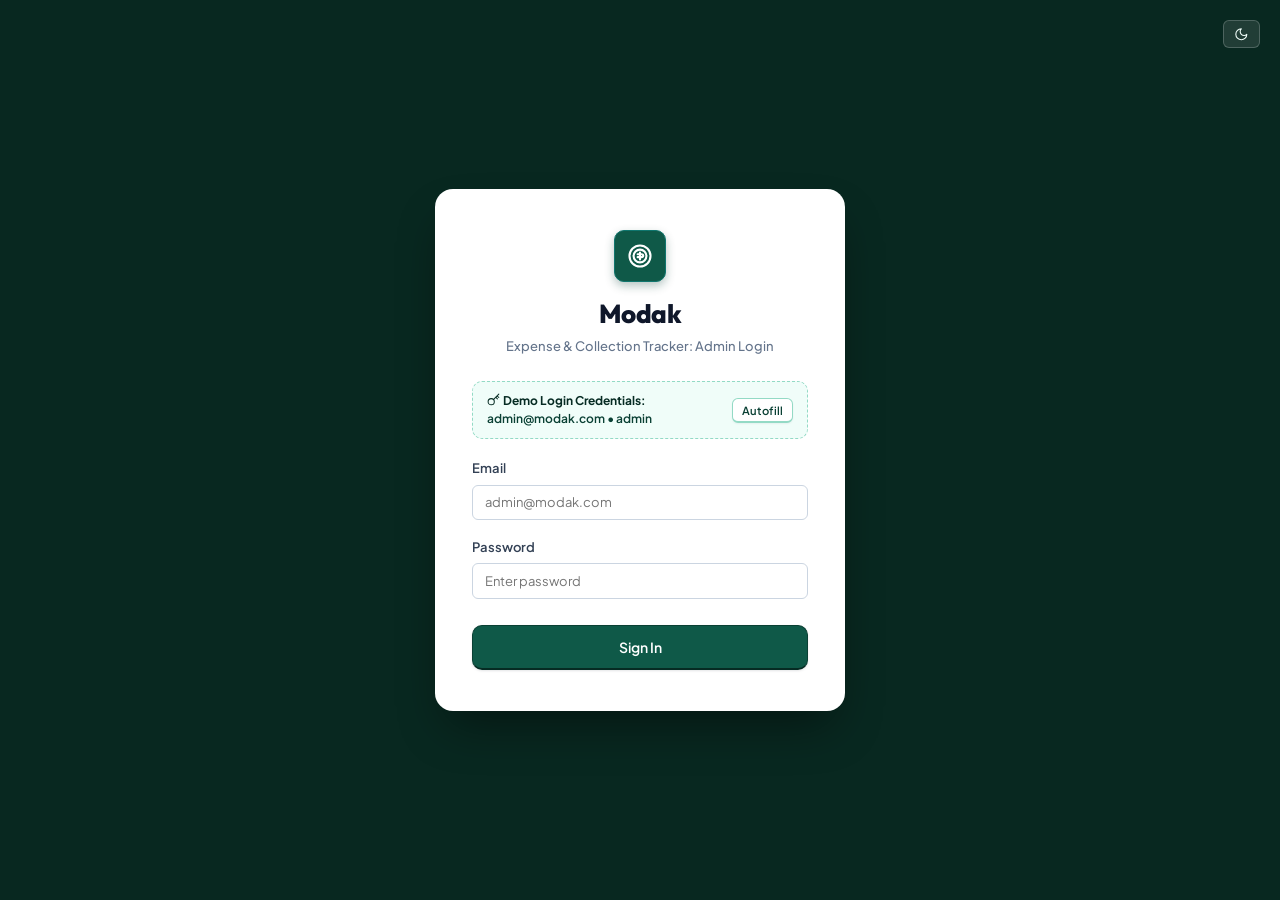
==== buildings/index.html @ 24d2025d "Add initial project files including robots.txt, serve.json, and index.html - Created robots.txt to d" ====
<!DOCTYPE html>
<html lang="en">
<head>
    <meta charset="UTF-8">
    <meta name="viewport" content="width=device-width, initial-scale=1.0">
    <title>Modak: Expense & Collection Tracker</title>
    <meta name="description" content="Track donations, individual contributions, expenses, and daily event timetables with Modak.">
    <meta name="robots" content="noindex, nofollow">
    <link rel="icon" href="data:image/svg+xml,<svg xmlns='http://www.w3.org/2000/svg' viewBox='0 0 24 24' fill='none' stroke='%230f5948' stroke-width='1.8' stroke-linecap='round' stroke-linejoin='round'><circle cx='12' cy='12' r='9'/><circle cx='12' cy='12' r='5.5'/><path d='M12 9v6M10 10.5h3.5a1.25 1.25 0 0 1 0 2.5H10'/></svg>">
    <script>
        // Ensure root-relative asset resolution on sub-routes and deep links
        if (window.location.protocol !== 'file:') {
            const base = document.createElement('base');
            base.href = '/';
            document.head.appendChild(base);
        }
        // FOUC Prevention: apply saved theme immediately
        try {
            const saved = localStorage.getItem('modak_theme');
            const isDark = saved ? saved === 'dark' : (window.matchMedia && window.matchMedia('(prefers-color-scheme: dark)').matches);
            document.documentElement.setAttribute('data-theme', isDark ? 'dark' : 'light');
        } catch (e) {}
    </script>
    <link rel="stylesheet" href="/css/styles.css">
</head>
<body>

    <!-- LOGIN SCREEN -->
    <div id="login-screen" class="login-screen">
        <button type="button" class="btn-theme-toggle login-theme-toggle" id="btn-theme-toggle-login" title="Toggle theme" aria-label="Toggle theme"></button>
        <div class="login-card">
            <div class="login-logo">
                <div class="logo-icon"><span class="ui-icon ui-icon-brand" aria-hidden="true"><svg viewBox="0 0 24 24" fill="none" stroke="currentColor" stroke-width="1.8" stroke-linecap="round" stroke-linejoin="round"><circle cx="12" cy="12" r="9"/><circle cx="12" cy="12" r="5.5"/><path d="M12 9v6M10 10.5h3.5a1.25 1.25 0 0 1 0 2.5H10"/></svg></span></div>
                <h1>Modak</h1>
                <p>Expense & Collection Tracker: Admin Login</p>
            </div>
            <div class="demo-creds-banner" style="background: var(--primary-50); border: 1.5px dashed var(--primary-300); border-radius: var(--radius-md); padding: 0.65rem 0.875rem; margin-bottom: 1.25rem; font-size: 0.75rem; color: var(--primary-900); display: flex; justify-content: space-between; align-items: center;">
                <div>
                    <div><span class="ui-icon" aria-hidden="true"><svg viewBox="0 0 24 24" fill="none" stroke="currentColor" stroke-width="1.8" stroke-linecap="round" stroke-linejoin="round"><circle cx="7.5" cy="15.5" r="5.5"/><path d="m21 2-9.6 9.6M15.5 7.5l3 3M18 5l3 3"/></svg></span> <strong>Demo Login Credentials:</strong></div>
                    <span style="font-size: 0.75rem; color: var(--primary-800); font-weight: 600;">admin@modak.com &bull; admin</span>
                </div>
                <button type="button" id="btn-autofill-demo" class="btn btn-secondary btn-sm" style="padding: 0.25rem 0.6rem; font-size: 0.7rem; background: white; border-color: var(--primary-300); color: var(--primary-800);">Autofill</button>
            </div>
            <form id="login-form" class="login-form">
                <div id="login-error" class="login-error"></div>
                <div class="form-group">
                    <label for="login-email">Email</label>
                    <input type="email" id="login-email" placeholder="admin@modak.com" required autocomplete="email">
                </div>
                <div class="form-group">
                    <label for="login-password">Password</label>
                    <input type="password" id="login-password" placeholder="Enter password" required autocomplete="current-password">
                </div>
                <button type="submit" id="login-btn" class="btn-login">Sign In</button>
            </form>
        </div>
    </div>

    <!-- PUBLIC PORTAL SCREEN (Strict Read-Only for Residents) -->
    <div id="public-portal-screen" class="public-portal-screen hidden">
        <!-- Dynamically rendered by js/public-portal.js -->
    </div>

    <!-- MAIN APP LAYOUT -->
    <div id="app-layout" class="app-layout hidden">
        <div id="sidebar-overlay" class="sidebar-overlay"></div>

        <!-- Sidebar -->
        <aside id="sidebar" class="sidebar">
            <div class="sidebar-header">
                <div class="logo-icon"><span class="ui-icon ui-icon-brand" aria-hidden="true"><svg viewBox="0 0 24 24" fill="none" stroke="currentColor" stroke-width="1.8" stroke-linecap="round" stroke-linejoin="round"><circle cx="12" cy="12" r="9"/><circle cx="12" cy="12" r="5.5"/><path d="M12 9v6M10 10.5h3.5a1.25 1.25 0 0 1 0 2.5H10"/></svg></span></div>
                <div class="logo-text">
                    Modak
                    <span>Expense Tracker</span>
                </div>
            </div>

            <nav class="sidebar-nav">
                <div class="nav-section-label">Main</div>
                <a class="nav-item active" href="/dashboard" title="Dashboard">
                    <span class="nav-icon"><span class="ui-icon" aria-hidden="true"><svg viewBox="0 0 24 24" fill="none" stroke="currentColor" stroke-width="1.8" stroke-linecap="round" stroke-linejoin="round"><rect width="18" height="18" x="3" y="3" rx="2.5"/><path d="M8 17v-4M12 17v-7M16 17v-3"/></svg></span></span>
                    <span class="nav-text">Dashboard</span>
                </a>

                <a class="nav-item" href="/buildings" title="Buildings">
                    <span class="nav-icon"><span class="ui-icon" aria-hidden="true"><svg viewBox="0 0 24 24" fill="none" stroke="currentColor" stroke-width="1.8" stroke-linecap="round" stroke-linejoin="round"><path d="M4 21V5a2 2 0 0 1 2-2h12a2 2 0 0 1 2 2v16M4 21h16M9 7h1M14 7h1M9 11h1M14 11h1M9 15h1M14 15h1M11 21v-3h2v3"/></svg></span></span>
                    <span class="nav-text">Buildings</span>
                    <span class="nav-badge">9</span>
                </a>

                <div class="nav-section-label">Modules</div>
                <a class="nav-item" href="/individuals" title="Individuals">
                    <span class="nav-icon"><span class="ui-icon" aria-hidden="true"><svg viewBox="0 0 24 24" fill="none" stroke="currentColor" stroke-width="1.8" stroke-linecap="round" stroke-linejoin="round"><path d="M19 21v-2a4 4 0 0 0-4-4H9a4 4 0 0 0-4 4v2"/><circle cx="12" cy="7" r="4"/></svg></span></span>
                    <span class="nav-text">Individuals</span>
                </a>
                <a class="nav-item" href="/expenses" title="Expenses">
                    <span class="nav-icon"><span class="ui-icon" aria-hidden="true"><svg viewBox="0 0 24 24" fill="none" stroke="currentColor" stroke-width="1.8" stroke-linecap="round" stroke-linejoin="round"><path d="M4 2v20l2-1 2 1 2-1 2 1 2-1 2 1 2-1 2 1V2l-2 1-2-1-2 1-2-1-2 1-2-1-2 1Z"/><path d="M8 7h8M8 11h8M8 15h5"/></svg></span></span>
                    <span class="nav-text">Expenses</span>
                </a>
                <a class="nav-item" href="/timetable" title="Daily Timetable">
                    <span class="nav-icon"><span class="ui-icon" aria-hidden="true"><svg viewBox="0 0 24 24" fill="none" stroke="currentColor" stroke-width="1.8" stroke-linecap="round" stroke-linejoin="round"><rect width="18" height="18" x="3" y="4" rx="2"/><path d="M16 2v4M8 2v4M3 10h18M8 14h.01M12 14h.01M16 14h.01M8 17.5h.01M12 17.5h.01M16 17.5h.01"/></svg></span></span>
                    <span class="nav-text">Daily Timetable</span>
                </a>
            </nav>

            <div class="sidebar-footer">
                <button class="nav-item btn-logout" id="btn-logout" title="Sign Out">
                    <span class="nav-icon"><span class="ui-icon" aria-hidden="true"><svg viewBox="0 0 24 24" fill="none" stroke="currentColor" stroke-width="1.8" stroke-linecap="round" stroke-linejoin="round"><path d="M9 21H5a2 2 0 0 1-2-2V5a2 2 0 0 1 2-2h4M16 17l5-5-5-5M21 12H9"/></svg></span></span>
                    <span class="nav-text">Sign Out</span>
                </button>
            </div>
        </aside>

        <!-- Top Bar -->
        <header class="topbar">
            <div class="topbar-left">
                <button id="mobile-menu-btn" class="mobile-menu-btn" aria-label="Toggle menu"><span class="ui-icon" aria-hidden="true"><svg viewBox="0 0 24 24" fill="none" stroke="currentColor" stroke-width="2" stroke-linecap="round"><path d="M4 6h16M4 12h16M4 18h16"/></svg></span></button>
                <div class="year-selector">
                    <label for="year-select">Year</label>
                    <select id="year-select">
                        <option value="2026" selected>2026</option>
                    </select>
                    <button class="add-year-btn" id="add-year-btn" title="Add a new year">+ Year</button>
                </div>
            </div>

            <div class="topbar-center">
                <div class="search-wrapper">
                    <span class="search-icon"><span class="ui-icon" aria-hidden="true"><svg viewBox="0 0 24 24" fill="none" stroke="currentColor" stroke-width="1.8" stroke-linecap="round" stroke-linejoin="round"><circle cx="11" cy="11" r="7"/><path d="m21 21-4.35-4.35"/></svg></span></span>
                    <input type="text" id="global-search" class="search-input" placeholder="Search owners, buildings...">
                    <div id="search-results" class="search-results"></div>
                </div>
            </div>

            <div class="topbar-right">
                <button class="btn btn-secondary btn-sm" id="btn-theme-toggle-topbar" title="Toggle theme" aria-label="Toggle theme"></button>
                <button class="btn btn-secondary btn-sm" id="btn-qr-flyer" title="Generate printable society QR flyer"><span class="ui-icon" aria-hidden="true"><svg viewBox="0 0 24 24" fill="none" stroke="currentColor" stroke-width="1.8" stroke-linecap="round" stroke-linejoin="round"><rect width="6" height="6" x="3" y="3" rx="1"/><rect width="6" height="6" x="15" y="3" rx="1"/><rect width="6" height="6" x="3" y="15" rx="1"/><path d="M15 15h2v2h-2zM19 19h2v2h-2zM15 19h2v2h-2zM19 15h2v2h-2z"/></svg></span> QR Flyer</button>
                <button class="btn btn-secondary btn-sm" id="btn-import"><span class="ui-icon" aria-hidden="true"><svg viewBox="0 0 24 24" fill="none" stroke="currentColor" stroke-width="1.8" stroke-linecap="round" stroke-linejoin="round"><path d="M21 15v4a2 2 0 0 1-2 2H5a2 2 0 0 1-2-2v-4M7 10l5 5 5-5M12 15V3"/></svg></span> Import</button>
                <button class="btn btn-secondary btn-sm" id="btn-export"><span class="ui-icon" aria-hidden="true"><svg viewBox="0 0 24 24" fill="none" stroke="currentColor" stroke-width="1.8" stroke-linecap="round" stroke-linejoin="round"><path d="M21 15v4a2 2 0 0 1-2 2H5a2 2 0 0 1-2-2v-4M17 8l-5-5-5 5M12 3v12"/></svg></span> Export</button>
            </div>
        </header>

        <!-- Main Content -->
        <main id="main-content" class="main-content">
            <div class="loading-spinner"><div class="spinner-ring"></div></div>
        </main>
    </div>

    <!-- EDIT FLAT MODAL -->
    <div id="edit-modal-overlay" class="modal-overlay">
        <div class="modal">
            <div class="modal-header">
                <h2 id="edit-modal-title">Edit Flat</h2>
                <button class="modal-close" id="edit-modal-close"><span class="ui-icon" aria-hidden="true"><svg viewBox="0 0 24 24" fill="none" stroke="currentColor" stroke-width="2" stroke-linecap="round" stroke-linejoin="round"><path d="M18 6 6 18M6 6l12 12"/></svg></span></button>
            </div>
            <div class="modal-body">
                <div class="form-group">
                    <label for="edit-owner-name">Owner Name</label>
                    <input type="text" id="edit-owner-name" placeholder="Enter owner's name">
                </div>
                <div class="form-group">
                    <label>Donation Given</label>
                    <div class="radio-group">
                        <label class="radio-label"><input type="radio" name="edit-donated" id="edit-donated-yes" value="yes"> Yes</label>
                        <label class="radio-label"><input type="radio" name="edit-donated" id="edit-donated-no" value="no" checked> No</label>
                    </div>
                </div>
                <div class="form-group">
                    <label for="edit-amount">Amount (₹)</label>
                    <input type="number" id="edit-amount" placeholder="0" min="0" disabled>
                </div>
                <div class="form-group">
                    <label for="edit-transaction-type">Type of Transaction</label>
                    <select id="edit-transaction-type" disabled>
                        <option value="">Select type</option>
                        <option value="Cash">Cash</option>
                        <option value="UPI">UPI</option>
                        <option value="Bank Transfer">Bank Transfer</option>
                        <option value="Cheque">Cheque</option>
                        <option value="Other">Other</option>
                    </select>
                </div>
                <div class="form-group">
                    <label for="edit-date-given">Date</label>
                    <input type="date" id="edit-date-given" disabled>
                </div>
            </div>
            <div class="modal-footer">
                <button class="btn btn-secondary" id="edit-cancel-btn">Cancel</button>
                <button class="btn btn-primary" id="edit-save-btn">Save Changes</button>
            </div>
        </div>
    </div>

    <!-- INDIVIDUAL MODAL -->
    <div id="individual-modal-overlay" class="modal-overlay">
        <div class="modal">
            <div class="modal-header">
                <h2 id="ind-modal-title">Add Individual Donor</h2>
                <button class="modal-close" id="ind-modal-close"><span class="ui-icon" aria-hidden="true"><svg viewBox="0 0 24 24" fill="none" stroke="currentColor" stroke-width="2" stroke-linecap="round" stroke-linejoin="round"><path d="M18 6 6 18M6 6l12 12"/></svg></span></button>
            </div>
            <div class="modal-body">
                <div class="form-group">
                    <label for="ind-name">Donor Name</label>
                    <input type="text" id="ind-name" placeholder="e.g. Ramesh Shah">
                </div>
                <div class="form-group">
                    <label for="ind-amount">Amount (₹)</label>
                    <input type="number" id="ind-amount" placeholder="0" min="0">
                </div>
                <div class="form-group">
                    <label for="ind-transaction-type">Payment Type</label>
                    <select id="ind-transaction-type">
                        <option value="Cash">Cash</option>
                        <option value="UPI">UPI</option>
                        <option value="Bank Transfer">Bank Transfer</option>
                        <option value="Cheque">Cheque</option>
                        <option value="Other">Other</option>
                    </select>
                </div>
                <div class="form-group">
                    <label for="ind-date-given">Date Given</label>
                    <input type="date" id="ind-date-given">
                </div>
                <div class="form-group">
                    <label for="ind-notes">Notes / Purpose</label>
                    <input type="text" id="ind-notes" placeholder="Optional notes">
                </div>
            </div>
            <div class="modal-footer">
                <button class="btn btn-secondary" id="ind-cancel-btn">Cancel</button>
                <button class="btn btn-primary" id="ind-save-btn">Save</button>
            </div>
        </div>
    </div>

    <!-- EXPENSE MODAL -->
    <div id="expense-modal-overlay" class="modal-overlay">
        <div class="modal">
            <div class="modal-header">
                <h2 id="exp-modal-title">Log New Expense</h2>
                <button class="modal-close" id="exp-modal-close"><span class="ui-icon" aria-hidden="true"><svg viewBox="0 0 24 24" fill="none" stroke="currentColor" stroke-width="2" stroke-linecap="round" stroke-linejoin="round"><path d="M18 6 6 18M6 6l12 12"/></svg></span></button>
            </div>
            <div class="modal-body">
                <div class="form-group">
                    <label for="exp-given-to">Money Given To (Recipient)</label>
                    <input type="text" id="exp-given-to" placeholder="e.g. Electrician / Vendor Name">
                </div>
                <div class="form-group">
                    <label for="exp-spent-on">Spent On (Purpose / Category)</label>
                    <input type="text" id="exp-spent-on" placeholder="e.g. Lighting, Sound System, Catering">
                </div>
                <div class="form-group">
                    <label for="exp-amount">Amount Spent (₹)</label>
                    <input type="number" id="exp-amount" placeholder="0" min="0">
                </div>
                <div class="form-group">
                    <label for="exp-transaction-type">Payment Mode</label>
                    <select id="exp-transaction-type">
                        <option value="Cash">Cash</option>
                        <option value="UPI">UPI</option>
                        <option value="Bank Transfer">Bank Transfer</option>
                        <option value="Cheque">Cheque</option>
                        <option value="Other">Other</option>
                    </select>
                </div>
                <div class="form-group">
                    <label for="exp-date-spent">Date Spent</label>
                    <input type="date" id="exp-date-spent">
                </div>
            </div>
            <div class="modal-footer">
                <button class="btn btn-secondary" id="exp-cancel-btn">Cancel</button>
                <button class="btn btn-primary" id="exp-save-btn">Save Expense</button>
            </div>
        </div>
    </div>

    <!-- TIMETABLE MODAL -->
    <div id="timetable-modal-overlay" class="modal-overlay">
        <div class="modal">
            <div class="modal-header">
                <h2>Upload Daily Timetable</h2>
                <button class="modal-close" id="tt-modal-close"><span class="ui-icon" aria-hidden="true"><svg viewBox="0 0 24 24" fill="none" stroke="currentColor" stroke-width="2" stroke-linecap="round" stroke-linejoin="round"><path d="M18 6 6 18M6 6l12 12"/></svg></span></button>
            </div>
            <div class="modal-body">
                <div class="form-group">
                    <label for="tt-title">Event Title</label>
                    <input type="text" id="tt-title" placeholder="e.g. Day 1 Event Schedule">
                </div>
                <div class="form-group">
                    <label for="tt-date">Event Date</label>
                    <input type="date" id="tt-date">
                </div>
                <div class="form-group">
                    <label for="tt-file-input">Select Image (PNG/JPEG)</label>
                    <input type="file" id="tt-file-input" accept="image/png, image/jpeg">
                </div>
                <div id="tt-preview" style="display: none; margin-top: 1rem; text-align: center;">
                    <img id="tt-preview-img" style="max-width: 100%; max-height: 200px; border-radius: var(--radius-md); border: 1px solid var(--slate-200);">
                </div>
            </div>
            <div class="modal-footer">
                <button class="btn btn-secondary" id="tt-cancel-btn">Cancel</button>
                <button class="btn btn-primary" id="tt-save-btn">Upload</button>
            </div>
        </div>
    </div>

    <!-- FULL IMAGE PREVIEW MODAL -->
    <div id="image-modal-overlay" class="modal-overlay">
        <div class="modal" style="max-width: 800px; background: transparent; box-shadow: none;">
            <div style="position: relative; text-align: center;">
                <button class="modal-close" id="img-modal-close" style="position: absolute; top: -15px; right: -15px; background: white; z-index: 10;"><span class="ui-icon" aria-hidden="true"><svg viewBox="0 0 24 24" fill="none" stroke="currentColor" stroke-width="2" stroke-linecap="round" stroke-linejoin="round"><path d="M18 6 6 18M6 6l12 12"/></svg></span></button>
                <img id="img-modal-src" style="max-width: 100%; max-height: 85vh; border-radius: var(--radius-lg); box-shadow: var(--shadow-xl); border: 2px solid white; object-fit: contain;">
                <div id="img-modal-title" style="color: white; margin-top: 0.75rem; font-weight: 600; font-size: 1.1rem; text-shadow: 0 2px 4px rgba(0,0,0,0.8);"></div>
            </div>
        </div>
    </div>

    <!-- CONFIRMATION MODAL -->
    <div id="confirm-modal-overlay" class="modal-overlay">
        <div class="modal" style="max-width: 420px; border-radius: var(--radius-xl);">
            <div class="modal-header" style="border-bottom: 1px solid var(--slate-100); padding-bottom: 1rem;">
                <h2 style="display: flex; align-items: center; gap: 0.5rem; color: var(--error);" id="confirm-modal-title">
                    <span style="background: var(--error-light); padding: 0.375rem; border-radius: var(--radius-md);"><span class="ui-icon" aria-hidden="true"><svg viewBox="0 0 24 24" fill="none" stroke="currentColor" stroke-width="1.8" stroke-linecap="round" stroke-linejoin="round"><path d="m21.73 18-8-14a2 2 0 0 0-3.48 0l-8 14A2 2 0 0 0 4 21h16a2 2 0 0 0 1.73-3Z"/><path d="M12 9v4M12 17h.01"/></svg></span></span>
                    Confirm Action
                </h2>
                <button class="modal-close" id="confirm-modal-close"><span class="ui-icon" aria-hidden="true"><svg viewBox="0 0 24 24" fill="none" stroke="currentColor" stroke-width="2" stroke-linecap="round" stroke-linejoin="round"><path d="M18 6 6 18M6 6l12 12"/></svg></span></button>
            </div>
            <div class="modal-body" style="padding-top: 1.25rem;">
                <p id="confirm-modal-message" style="font-size: 0.9375rem; color: var(--slate-700); line-height: 1.5;"></p>
            </div>
            <div class="modal-footer" style="background: var(--slate-50); border-top: 1px solid var(--slate-100); border-radius: 0 0 var(--radius-xl) var(--radius-xl);">
                <button class="btn btn-secondary" id="confirm-cancel-btn">Cancel</button>
                <button class="btn btn-danger" id="confirm-ok-btn">Confirm</button>
            </div>
        </div>
    </div>

    <!-- ADD YEAR MODAL -->
    <div id="year-modal-overlay" class="modal-overlay">
        <div class="modal" style="max-width: 420px; border-radius: var(--radius-xl);">
            <div class="modal-header" style="border-bottom: 1px solid var(--slate-100); padding-bottom: 1rem;">
                <h2 style="display: flex; align-items: center; gap: 0.5rem; color: var(--primary-800);">
                    <span style="background: var(--primary-50); padding: 0.375rem; border-radius: var(--radius-md);"><span class="ui-icon" aria-hidden="true"><svg viewBox="0 0 24 24" fill="none" stroke="currentColor" stroke-width="1.8" stroke-linecap="round" stroke-linejoin="round"><rect width="18" height="18" x="3" y="4" rx="2"/><path d="M16 2v4M8 2v4M3 10h18M8 14h.01M12 14h.01M16 14h.01M8 17.5h.01M12 17.5h.01M16 17.5h.01"/></svg></span></span>
                    Add New Year
                </h2>
                <button class="modal-close" id="year-modal-close"><span class="ui-icon" aria-hidden="true"><svg viewBox="0 0 24 24" fill="none" stroke="currentColor" stroke-width="2" stroke-linecap="round" stroke-linejoin="round"><path d="M18 6 6 18M6 6l12 12"/></svg></span></button>
            </div>
            <div class="modal-body" style="padding-top: 1.25rem;">
                <div class="form-group">
                    <label for="year-input" style="font-weight: 600; color: var(--slate-700);">Enter Year</label>
                    <input type="number" id="year-input" placeholder="e.g. 2027" min="2020" max="2100" style="padding: 0.75rem; font-size: 1rem; border-color: var(--slate-300);">
                    <small class="text-muted" style="display: block; margin-top: 0.375rem;">Create an independent tracking dataset for this year.</small>
                </div>
            </div>
            <div class="modal-footer" style="background: var(--slate-50); border-top: 1px solid var(--slate-100); border-radius: 0 0 var(--radius-xl) var(--radius-xl);">
                <button class="btn btn-secondary" id="year-cancel-btn">Cancel</button>
                <button class="btn btn-primary" id="year-save-btn" style="background: linear-gradient(135deg, var(--primary-600), var(--primary-700));">+ Add Year</button>
            </div>
        </div>
    </div>

    <!-- IMPORT MODAL -->
    <div id="import-modal-overlay" class="modal-overlay">
        <div class="modal" style="max-width: 620px; border-radius: var(--radius-xl);">
            <div class="modal-header" style="border-bottom: 1px solid var(--slate-100); padding-bottom: 1rem;">
                <h2 style="display: flex; align-items: center; gap: 0.5rem; color: var(--primary-800);">
                    <span style="background: var(--primary-50); padding: 0.375rem; border-radius: var(--radius-md);"><span class="ui-icon" aria-hidden="true"><svg viewBox="0 0 24 24" fill="none" stroke="currentColor" stroke-width="1.8" stroke-linecap="round" stroke-linejoin="round"><path d="M21 15v4a2 2 0 0 1-2 2H5a2 2 0 0 1-2-2v-4M7 10l5 5 5-5M12 15V3"/></svg></span></span>
                    Import Collection Data
                </h2>
                <button class="modal-close" id="import-modal-close"><span class="ui-icon" aria-hidden="true"><svg viewBox="0 0 24 24" fill="none" stroke="currentColor" stroke-width="2" stroke-linecap="round" stroke-linejoin="round"><path d="M18 6 6 18M6 6l12 12"/></svg></span></button>
            </div>
            <div class="modal-body" style="padding-top: 1.25rem;">
                <!-- Clean Cohesive Tabs -->
                <div class="import-tabs" style="border-bottom: 2px solid var(--slate-100); margin-bottom: 1.25rem;">
                    <button class="import-tab active" data-tab="import-tab-sheets">Google Sheets</button>
                    <button class="import-tab" data-tab="import-tab-excel">Excel File Upload</button>
                </div>

                <!-- Google Sheets Tab -->
                <div id="import-tab-sheets" class="import-tab-content active">
                    <div class="form-group">
                        <label for="import-sheets-url" style="font-weight: 600; color: var(--slate-700);">Google Sheet Shareable Link</label>
                        <input type="url" id="import-sheets-url" placeholder="https://docs.google.com/spreadsheets/d/your-sheet-id/edit..." style="padding: 0.75rem; font-size: 0.875rem;">
                        <small class="text-muted" style="display: block; margin-top: 0.375rem;">
                            Ensure access is set to <strong>"Anyone with the link can view"</strong>
                        </small>
                    </div>
                    <button class="btn btn-primary" id="import-sheets-btn" style="width: 100%; justify-content: center; padding: 0.75rem; font-size: 0.9375rem; background: linear-gradient(135deg, var(--primary-600), var(--primary-700)); margin-top: 0.5rem;">
                        Import from Google Sheets
                    </button>
                </div>

                <!-- Excel Tab -->
                <div id="import-tab-excel" class="import-tab-content">
                    <div id="import-file-dropzone" class="file-dropzone" style="border: 2px dashed var(--primary-300); background: var(--primary-50); padding: 2rem;">
                        <div class="dropzone-icon" style="font-size: 2.25rem; color: var(--primary-600);"><span class="ui-icon ui-icon-xl" aria-hidden="true"><svg viewBox="0 0 24 24" fill="none" stroke="currentColor" stroke-width="1.8" stroke-linecap="round" stroke-linejoin="round"><path d="M21 15v4a2 2 0 0 1-2 2H5a2 2 0 0 1-2-2v-4M17 8l-5-5-5 5M12 3v12"/></svg></span></div>
                        <div class="dropzone-text" style="color: var(--primary-900); font-weight: 600;">Click to upload or drag & drop</div>
                        <div class="dropzone-hint" style="color: var(--primary-700);">Supports .xlsx, .xls, and .csv files</div>
                    </div>
                    <input type="file" id="import-file-input" accept=".xlsx,.xls,.csv" style="display: none;">
                </div>

                <!-- Expected Format & Downloadable Template Section -->
                <div style="margin-top: 1.5rem; background: var(--slate-50); border: 1px solid var(--slate-200); border-radius: var(--radius-lg); padding: 1rem;">
                    <div style="display: flex; align-items: center; justify-content: space-between; margin-bottom: 0.75rem;">
                        <h4 style="font-size: 0.875rem; font-weight: 700; color: var(--slate-800); display: flex; align-items: center; gap: 0.375rem;">
                            Expected Sheet Format & Template
                        </h4>
                        <button id="btn-download-template" class="btn btn-secondary btn-sm" style="font-size: 0.75rem; background: white; border-color: var(--primary-300); color: var(--primary-700);">
                            Download Sample Template (.xlsx)
                        </button>
                    </div>
                    <div style="overflow-x: auto;">
                        <table style="width: 100%; border-collapse: collapse; font-size: 0.75rem; background: white; border: 1px solid var(--slate-200); border-radius: var(--radius-sm);">
                            <thead style="background: var(--primary-50); color: var(--primary-800);">
                                <tr>
                                    <th style="padding: 0.4rem 0.6rem; text-align: left; border: 1px solid var(--slate-200);">Building</th>
                                    <th style="padding: 0.4rem 0.6rem; text-align: left; border: 1px solid var(--slate-200);">Flat</th>
                                    <th style="padding: 0.4rem 0.6rem; text-align: left; border: 1px solid var(--slate-200);">Owner Name</th>
                                    <th style="padding: 0.4rem 0.6rem; text-align: left; border: 1px solid var(--slate-200);">Donated</th>
                                    <th style="padding: 0.4rem 0.6rem; text-align: left; border: 1px solid var(--slate-200);">Amount</th>
                                    <th style="padding: 0.4rem 0.6rem; text-align: left; border: 1px solid var(--slate-200);">Transaction Type</th>
                                    <th style="padding: 0.4rem 0.6rem; text-align: left; border: 1px solid var(--slate-200);">Date Given</th>
                                </tr>
                            </thead>
                            <tbody>
                                <tr>
                                    <td style="padding: 0.4rem 0.6rem; border: 1px solid var(--slate-200);">Mayflower</td>
                                    <td style="padding: 0.4rem 0.6rem; border: 1px solid var(--slate-200);">Flat 01</td>
                                    <td style="padding: 0.4rem 0.6rem; border: 1px solid var(--slate-200);">Rajesh Kumar</td>
                                    <td style="padding: 0.4rem 0.6rem; border: 1px solid var(--slate-200);">Yes</td>
                                    <td style="padding: 0.4rem 0.6rem; border: 1px solid var(--slate-200);">5000</td>
                                    <td style="padding: 0.4rem 0.6rem; border: 1px solid var(--slate-200);">UPI</td>
                                    <td style="padding: 0.4rem 0.6rem; border: 1px solid var(--slate-200);">2026-03-15</td>
                                </tr>
                                <tr>
                                    <td style="padding: 0.4rem 0.6rem; border: 1px solid var(--slate-200);">Pink Rose</td>
                                    <td style="padding: 0.4rem 0.6rem; border: 1px solid var(--slate-200);">Flat 02</td>
                                    <td style="padding: 0.4rem 0.6rem; border: 1px solid var(--slate-200);">Priya Sharma</td>
                                    <td style="padding: 0.4rem 0.6rem; border: 1px solid var(--slate-200);">No</td>
                                    <td style="padding: 0.4rem 0.6rem; border: 1px solid var(--slate-200);">0</td>
                                    <td style="padding: 0.4rem 0.6rem; border: 1px solid var(--slate-200);">-</td>
                                    <td style="padding: 0.4rem 0.6rem; border: 1px solid var(--slate-200);">-</td>
                                </tr>
                            </tbody>
                        </table>
                    </div>
                </div>

                <!-- Import Result Toast/Message Container -->
                <div id="import-result" class="import-result"></div>
            </div>
        </div>
    </div>

    <!-- QR FLYER MODAL -->
    <div id="qr-flyer-modal-overlay" class="modal-overlay">
        <div class="modal qr-modal">
            <div class="modal-header">
                <h2><span class="ui-icon" aria-hidden="true"><svg viewBox="0 0 24 24" fill="none" stroke="currentColor" stroke-width="1.8" stroke-linecap="round" stroke-linejoin="round"><rect width="6" height="6" x="3" y="3" rx="1"/><rect width="6" height="6" x="15" y="3" rx="1"/><rect width="6" height="6" x="3" y="15" rx="1"/><path d="M15 15h2v2h-2zM19 19h2v2h-2zM15 19h2v2h-2zM19 15h2v2h-2z"/></svg></span> Society QR Flyer</h2>
                <button class="modal-close" id="qr-flyer-modal-close"><span class="ui-icon" aria-hidden="true"><svg viewBox="0 0 24 24" fill="none" stroke="currentColor" stroke-width="2" stroke-linecap="round" stroke-linejoin="round"><path d="M18 6 6 18M6 6l12 12"/></svg></span></button>
            </div>
            <div class="modal-body">
                <div id="qr-flyer-printable" class="qr-flyer-card">
                    <div class="qr-flyer-badge"><span class="ui-icon" aria-hidden="true"><svg viewBox="0 0 24 24" fill="none" stroke="currentColor" stroke-width="1.8" stroke-linecap="round" stroke-linejoin="round"><circle cx="12" cy="12" r="9"/><circle cx="12" cy="12" r="5.5"/><path d="M12 9v6M10 10.5h3.5a1.25 1.25 0 0 1 0 2.5H10"/></svg></span> Modak Society Tracker</div>
                    <h3 class="qr-flyer-title">Scan to View Confirmed Contributions</h3>
                    <p class="qr-flyer-subtitle">Garden Estate • Festival & Society Collection</p>
                    <div class="qr-code-wrapper">
                        <img id="qr-flyer-img" src="" alt="Modak Public Portal QR Code" class="qr-image" />
                    </div>
                    <div class="qr-flyer-instructions">
                        <p><strong>1. Open your phone camera or QR scanner</strong></p>
                        <p><strong>2. Scan this code to view the live transparency list</strong></p>
                        <p class="qr-url-text" id="qr-flyer-url-display"></p>
                    </div>
                </div>
            </div>
            <div class="modal-footer">
                <button class="btn btn-secondary" id="qr-copy-link-btn"><span class="ui-icon" aria-hidden="true"><svg viewBox="0 0 24 24" fill="none" stroke="currentColor" stroke-width="1.8" stroke-linecap="round" stroke-linejoin="round"><rect width="14" height="14" x="8" y="8" rx="2" ry="2"/><path d="M4 16c-1.1 0-2-.9-2-2V4c0-1.1.9-2 2-2h10c1.1 0 2 .9 2 2"/></svg></span> Copy Link</button>
                <button class="btn btn-primary" id="qr-print-btn"><span class="ui-icon" aria-hidden="true"><svg viewBox="0 0 24 24" fill="none" stroke="currentColor" stroke-width="1.8" stroke-linecap="round" stroke-linejoin="round"><polyline points="6 9 6 2 18 2 18 9"/><path d="M6 18H4a2 2 0 0 1-2-2v-5a2 2 0 0 1 2-2h16a2 2 0 0 1 2 2v5a2 2 0 0 1-2 2h-2"/><rect width="12" height="8" x="6" y="14"/></svg></span> Print Flyer</button>
            </div>
        </div>
    </div>

    <!-- TOAST CONTAINER -->
    <div id="toast-container"></div>

    <!-- SCRIPTS -->
    <script src="https://cdn.jsdelivr.net/npm/@supabase/supabase-js@2"></script>
    <script src="https://cdn.sheetjs.com/xlsx-0.20.3/package/dist/xlsx.full.min.js"></script>
    <!-- Chart.js for interactive analytics charts -->
    <script src="https://cdn.jsdelivr.net/npm/chart.js"></script>
    <script type="module" src="/js/app.js"></script>

</body>
</html>
---- css/styles.css ----
/* ==============================================
   MODAK EXPENSE & COLLECTION TRACKER
   Handcrafted Design System — Anti-AI-Slop Styling
   Pine & Stone Aesthetic with Tactile Depth
   ============================================== */

@import url('https://fonts.googleapis.com/css2?family=Outfit:wght@400;500;600;700;800&family=Plus+Jakarta+Sans:wght@400;500;600;700&display=swap');

:root {
    /* Typographic Families */
    --font-heading: 'Outfit', -apple-system, BlinkMacSystemFont, "Segoe UI", Roboto, sans-serif;
    --font-body: 'Plus Jakarta Sans', -apple-system, BlinkMacSystemFont, "Segoe UI", Roboto, sans-serif;

    /* Deep Forest Pine Palette (Intentional & Solid) */
    --pine-50: #f0fdf9;
    --pine-100: #e6f6f1;
    --pine-200: #c5ebdf;
    --pine-300: #93dac5;
    --pine-400: #42b798;
    --pine-500: #1b9b7e;
    --pine-600: #0f766e;
    --pine-700: #0f5948;
    --pine-800: #0a4034;
    --pine-900: #062b23;
    --pine-950: #031a15;

    /* Primary Aliases */
    --primary-50: var(--pine-50);
    --primary-100: var(--pine-100);
    --primary-200: var(--pine-200);
    --primary-300: var(--pine-300);
    --primary-400: var(--pine-400);
    --primary-500: var(--pine-500);
    --primary-600: var(--pine-600);
    --primary-700: var(--pine-700);
    --primary-800: var(--pine-800);
    --primary-900: var(--pine-900);

    /* Warm Honey / Gold Accents */
    --gold-50: #fffbeb;
    --gold-100: #fef3c7;
    --gold-200: #fde68a;
    --gold-500: #d97706;
    --gold-600: #b45309;
    --gold-700: #92400e;

    /* Slate & Paper Neutrals */
    --slate-25: #fcfdfd;
    --slate-50: #f8fafc;
    --slate-100: #f1f5f9;
    --slate-200: #e2e8f0;
    --slate-300: #cbd5e1;
    --slate-400: #94a3b8;
    --slate-500: #64748b;
    --slate-600: #475569;
    --slate-700: #334155;
    --slate-800: #1e293b;
    --slate-900: #0f172a;

    /* Semantic Status */
    --success: #15803d;
    --success-bg: #f0fdf4;
    --success-border: #bbf7d0;
    --warning: #b45309;
    --warning-bg: #fffbeb;
    --warning-border: #fde68a;
    --error: #b91c1c;
    --error-bg: #fef2f2;
    --error-border: #fecaca;
    --info: #1d4ed8;
    --info-bg: #eff6ff;
    --info-border: #bfdbfe;

    /* Structure Dimensions */
    --sidebar-width: 256px;
    --topbar-height: 62px;

    /* Radii */
    --radius-xs: 4px;
    --radius-sm: 6px;
    --radius-md: 10px;
    --radius-lg: 14px;
    --radius-xl: 18px;
    --radius-full: 9999px;

    /* Tactile Multi-layer Shadows */
    --shadow-xs: 0 1px 2px rgba(15, 23, 42, 0.05);
    --shadow-sm: 0 1px 3px rgba(15, 23, 42, 0.08), 0 1px 2px rgba(15, 23, 42, 0.04);
    --shadow-md: 0 4px 12px -2px rgba(15, 23, 42, 0.08), 0 2px 6px -1px rgba(15, 23, 42, 0.04);
    --shadow-lg: 0 12px 24px -4px rgba(15, 23, 42, 0.1), 0 4px 10px -2px rgba(15, 23, 42, 0.05);
    --shadow-xl: 0 20px 36px -6px rgba(15, 23, 42, 0.14), 0 8px 16px -4px rgba(15, 23, 42, 0.06);

    /* Animation Timing */
    --ease-out: cubic-bezier(0.16, 1, 0.3, 1);
    --transition-fast: 140ms ease-in-out;
    --transition-normal: 220ms var(--ease-out);
}

/* Reset & Global */
*, *::before, *::after {
    box-sizing: border-box;
    margin: 0;
    padding: 0;
}

html {
    font-size: 16px;
    -webkit-font-smoothing: antialiased;
    -moz-osx-font-smoothing: grayscale;
    scroll-behavior: smooth;
}

body {
    font-family: var(--font-body);
    background: var(--slate-50);
    color: var(--slate-800);
    line-height: 1.5;
    min-height: 100vh;
    overflow-x: hidden;
}

a {
    color: var(--pine-700);
    text-decoration: none;
    transition: color var(--transition-fast);
}
a:hover {
    color: var(--pine-900);
}

/* --error-light backward compatibility alias */
:root {
    --error-light: var(--error-bg);
}

/* ==============================================
   DARK MODE SYSTEM (Tactile Obsidian & Forest Pine)
   ============================================== */
[data-theme="dark"] {
    /* Rich, Deep Charcoal Pine Slate (Anti-AI-Slop comfortable contrast) */
    --slate-25: #0e1715;
    --slate-50: #0a1210;
    --slate-100: #121c1a;
    --slate-200: #1a2724;
    --slate-300: #263833;
    --slate-400: #5f7a72;
    --slate-500: #839d95;
    --slate-600: #a7bfb8;
    --slate-700: #cbded8;
    --slate-800: #e2edea;
    --slate-900: #f2f7f5;

    /* Elevated Pine / Gold for Dark Mode */
    --pine-50: #0d221b;
    --pine-100: #122e25;
    --pine-200: #193d32;
    --pine-300: #225143;
    --pine-400: #2d6b59;
    --pine-500: #3db194;
    --pine-600: #2fa184;
    --pine-700: #20876f;
    --pine-800: #18715c;
    --pine-900: #5eead4;

    --gold-50: #2a1c00;
    --gold-100: #422c00;
    --gold-500: #f59e0b;
    --gold-600: #fbbf24;

    /* Semantic Status */
    --success: #34d399;
    --success-bg: #06281e;
    --success-border: #0f543f;
    --warning: #fbbf24;
    --warning-bg: #2d1b00;
    --warning-border: #633c00;
    --error: #f87171;
    --error-bg: #2d0e0e;
    --error-border: #5e1c1c;
    --error-light: var(--error-bg);
    --info: #60a5fa;
    --info-bg: #092147;
    --info-border: #1e40af;

    color-scheme: dark;
}

[data-theme="dark"] body {
    background: #09100e;
    color: #cbded8;
}

[data-theme="dark"] .topbar {
    background: #0d1513;
    border-bottom-color: #1a2724;
}

[data-theme="dark"] .sidebar {
    background: #09100e;
    border-right-color: #1a2724;
}

[data-theme="dark"] .login-screen {
    background: #050d0a;
}

[data-theme="dark"] .login-card {
    background: #0e1715;
    border-color: #1a2724;
    box-shadow: 0 24px 48px -12px rgba(0, 0, 0, 0.7);
}

[data-theme="dark"] .kpi-card,
[data-theme="dark"] .building-card,
[data-theme="dark"] .summary-card,
[data-theme="dark"] .chart-section,
[data-theme="dark"] .modal,
[data-theme="dark"] .public-hero-card,
[data-theme="dark"] .contributor-card,
[data-theme="dark"] .public-tt-card {
    background: #0e1715;
    border-color: #1a2724;
    border-bottom-color: #243631;
}

[data-theme="dark"] .flats-table {
    background: #0e1715;
    border-color: #1a2724;
}

[data-theme="dark"] .flats-table th {
    background: #121c19;
    color: #e2edea;
    border-bottom-color: #1a2724;
}

[data-theme="dark"] .flats-table td {
    border-bottom-color: #15221e;
    color: #cbded8;
}

[data-theme="dark"] .flats-table tbody tr:hover {
    background: #131f1c;
}

[data-theme="dark"] .form-group input,
[data-theme="dark"] .form-group select,
[data-theme="dark"] .search-input,
[data-theme="dark"] .public-select {
    background: #0b1311;
    color: #e2edea;
    border-color: #243631;
}

[data-theme="dark"] .form-group input:focus,
[data-theme="dark"] .form-group select:focus,
[data-theme="dark"] .search-input:focus,
[data-theme="dark"] .public-select:focus {
    border-color: var(--pine-600);
    background: #0d1715;
}

[data-theme="dark"] .search-results {
    background: #0e1715;
    border-color: #243631;
    box-shadow: 0 12px 30px rgba(0, 0, 0, 0.6);
}

[data-theme="dark"] .search-result-item:hover {
    background: #14201d;
}

[data-theme="dark"] .search-no-results {
    color: #839d95;
}

[data-theme="dark"] .btn-secondary {
    background: #121c19;
    color: #cbded8;
    border-color: #243631;
}

[data-theme="dark"] .btn-secondary:hover {
    background: #182622;
    color: #f2f7f5;
    border-color: #314942;
}

[data-theme="dark"] .modal-footer {
    background: #0c1412;
    border-top-color: #1a2724;
}

[data-theme="dark"] .modal-header {
    border-bottom-color: #1a2724;
}

[data-theme="dark"] .modal-close {
    color: #839d95;
    border-color: #243631;
    background: #121c19;
}

[data-theme="dark"] .modal-close:hover {
    background: #1a2724;
    color: #f2f7f5;
}

[data-theme="dark"] .year-selector {
    background: #121c19;
    border-color: #1a2724;
}

[data-theme="dark"] .year-selector select {
    background-color: #0b1311;
    color: #e2edea;
    border-color: #243631;
    background-image: url("data:image/svg+xml,%3Csvg xmlns='http://www.w3.org/2000/svg' width='12' height='12' viewBox='0 0 24 24' fill='none' stroke='%23839d95' stroke-width='2.5' stroke-linecap='round' stroke-linejoin='round'%3E%3Cpolyline points='6 9 12 15 18 9'%3E%3C/polyline%3E%3C/svg%3E");
}

[data-theme="dark"] .verified-box {
    background: #0d1614;
    border-color: #1a2724;
    border-left-color: var(--success);
}

[data-theme="dark"] .empty-state {
    background: #0e1715;
    border-color: #1a2724;
}

[data-theme="dark"] .file-dropzone {
    background: #0a1814 !important;
    border-color: #1a3d32 !important;
}

[data-theme="dark"] .import-tabs {
    border-bottom-color: #1a2724 !important;
}

[data-theme="dark"] .import-tab {
    color: #839d95;
}

[data-theme="dark"] .import-tab.active {
    color: var(--pine-500);
    border-bottom-color: var(--pine-500);
}

[data-theme="dark"] .toast {
    background: #14201d;
    border-color: #243631;
    color: #f2f7f5;
    box-shadow: 0 10px 25px rgba(0, 0, 0, 0.6);
}

[data-theme="dark"] h1, 
[data-theme="dark"] h2, 
[data-theme="dark"] h3, 
[data-theme="dark"] h4,
[data-theme="dark"] .stat-value,
[data-theme="dark"] .summary-value {
    color: #f2f7f5;
}

[data-theme="dark"] .hero-amount {
    color: #5eead4;
}

[data-theme="dark"] .v-amount-highlight,
[data-theme="dark"] .flats-table .amount-cell {
    color: #34d399 !important;
}

[data-theme="dark"] .badge-success {
    background: #06281e;
    color: #34d399;
    border-color: #0f543f;
}

[data-theme="dark"] #btn-autofill-demo {
    background: #142420 !important;
    color: #5eead4 !important;
    border-color: #245548 !important;
}

/* Theme Toggle Button Component */
.btn-theme-toggle {
    display: inline-flex;
    align-items: center;
    gap: 0.4rem;
    padding: 0.35rem 0.65rem;
    border-radius: var(--radius-sm);
    font-size: 0.8125rem;
    font-weight: 600;
    cursor: pointer;
    background: var(--slate-100);
    color: var(--slate-700);
    border: 1px solid var(--slate-300);
    transition: all var(--transition-fast);
}
.btn-theme-toggle:hover {
    background: var(--slate-200);
    color: var(--slate-900);
}
[data-theme="dark"] .btn-theme-toggle {
    background: #121c19;
    color: #cbded8;
    border-color: #243631;
}
[data-theme="dark"] .btn-theme-toggle:hover {
    background: #1a2724;
    color: #f2f7f5;
}

.login-theme-toggle {
    position: absolute;
    top: 1.25rem;
    right: 1.25rem;
    z-index: 10;
    background: rgba(255, 255, 255, 0.1);
    color: #f0fdf9;
    border: 1px solid rgba(255, 255, 255, 0.2);
}
.login-theme-toggle:hover {
    background: rgba(255, 255, 255, 0.2);
    color: #ffffff;
}
[data-theme="dark"] .login-theme-toggle {
    background: #121c19;
    color: #cbded8;
    border-color: #243631;
}

/* ---- SVG Icon System ---- */
.ui-icon {
    display: inline-flex;
    align-items: center;
    justify-content: center;
    flex-shrink: 0;
    width: 1.125em;
    height: 1.125em;
    vertical-align: -0.15em;
    color: inherit;
}
.ui-icon svg {
    width: 100%;
    height: 100%;
    display: block;
}
.ui-icon-sm { width: 0.875em; height: 0.875em; }
.ui-icon-lg { width: 1.5em; height: 1.5em; }
.ui-icon-xl { width: 2em; height: 2em; }
.ui-icon-brand { width: 1.75rem; height: 1.75rem; }

h1, h2, h3, h4, .logo-text, .kpi-value, .hero-amount, .v-amount-highlight, .summary-value {
    font-family: var(--font-heading);
    letter-spacing: -0.02em;
}

h1 { font-size: 1.5rem; font-weight: 700; color: var(--slate-900); }
h2 { font-size: 1.2rem; font-weight: 700; color: var(--slate-900); }
h3 { font-size: 1rem; font-weight: 600; color: var(--slate-800); }
h4 { font-size: 0.875rem; font-weight: 600; color: var(--slate-700); }

.text-muted { color: var(--slate-500); }
.text-sm { font-size: 0.8125rem; }
.text-xs { font-size: 0.75rem; }

:focus-visible {
    outline: 2px solid var(--pine-600);
    outline-offset: 2px;
}

.page-enter {
    animation: fadeIn 0.22s var(--ease-out);
}
@keyframes fadeIn {
    from { opacity: 0; transform: translateY(3px); }
    to { opacity: 1; transform: translateY(0); }
}

.hidden { display: none !important; }

/* ==============================================
   1. LOGIN SCREEN (Tactile Dark Pine Canvas)
   ============================================== */
.login-screen {
    min-height: 100vh;
    display: flex;
    align-items: center;
    justify-content: center;
    background: #082820;
    padding: 1.5rem;
    position: relative;
}

.login-card {
    background: #ffffff;
    border-radius: var(--radius-xl);
    padding: 2.5rem 2.25rem;
    width: 100%;
    max-width: 410px;
    box-shadow: 0 24px 48px -12px rgba(0, 0, 0, 0.45);
    border: 1px solid rgba(255, 255, 255, 0.2);
    position: relative;
}

.login-logo {
    text-align: center;
    margin-bottom: 1.5rem;
}
.login-logo .logo-icon {
    width: 52px;
    height: 52px;
    background: var(--pine-700);
    border-radius: var(--radius-md);
    display: inline-flex;
    align-items: center;
    justify-content: center;
    font-size: 1.5rem;
    margin-bottom: 0.75rem;
    color: white;
    border: 1px solid var(--pine-600);
    box-shadow: 0 4px 10px rgba(10, 64, 52, 0.3);
}
.login-logo h1 {
    font-size: 1.625rem;
    font-weight: 800;
    color: var(--slate-900);
    margin-bottom: 0.25rem;
}
.login-logo p {
    font-size: 0.8125rem;
    color: var(--slate-500);
    font-weight: 500;
}

.demo-creds-banner {
    background: var(--pine-50);
    border: 1px solid var(--pine-200);
    border-radius: var(--radius-md);
    padding: 0.65rem 0.875rem;
    margin-bottom: 1.25rem;
    font-size: 0.75rem;
    color: var(--pine-900);
    display: flex;
    justify-content: space-between;
    align-items: center;
}

.login-form .form-group {
    margin-bottom: 1.125rem;
}
.login-form label {
    display: block;
    font-size: 0.8125rem;
    font-weight: 600;
    color: var(--slate-700);
    margin-bottom: 0.375rem;
}
.login-form input {
    width: 100%;
    padding: 0.75rem 0.875rem;
    border: 1.5px solid var(--slate-300);
    border-radius: var(--radius-md);
    outline: none;
    font-family: inherit;
    font-size: 0.875rem;
    background: var(--slate-50);
    color: var(--slate-900);
    transition: all var(--transition-fast);
}
.login-form input:focus {
    border-color: var(--pine-600);
    background: #ffffff;
    box-shadow: 0 0 0 3px rgba(15, 89, 72, 0.12);
}

.login-error {
    background: var(--error-bg);
    color: var(--error);
    padding: 0.625rem 0.875rem;
    border-radius: var(--radius-sm);
    font-size: 0.8125rem;
    font-weight: 600;
    margin-bottom: 1rem;
    display: none;
    border: 1px solid var(--error-border);
}
.login-error.visible { display: block; }

.btn-login {
    width: 100%;
    padding: 0.75rem;
    background: var(--pine-700);
    color: white;
    border: 1px solid var(--pine-800);
    border-bottom: 2px solid var(--pine-900);
    border-radius: var(--radius-md);
    font-size: 0.875rem;
    font-weight: 600;
    cursor: pointer;
    font-family: inherit;
    transition: all var(--transition-fast);
    box-shadow: var(--shadow-sm);
    margin-top: 0.5rem;
}
.btn-login:hover {
    background: var(--pine-800);
    transform: translateY(-1px);
    box-shadow: var(--shadow-md);
}
.btn-login:active {
    transform: translateY(1px);
    border-bottom-width: 1px;
}

/* ==============================================
   2. MAIN APPLICATION LAYOUT
   ============================================== */
.app-layout {
    display: grid;
    grid-template-columns: var(--sidebar-width) 1fr;
    grid-template-rows: var(--topbar-height) 1fr;
    grid-template-areas: "sidebar topbar" "sidebar content";
    min-height: 100vh;
}

.sidebar-overlay {
    position: fixed;
    inset: 0;
    background: rgba(15, 23, 42, 0.4);
    backdrop-filter: blur(3px);
    z-index: 140;
    opacity: 0;
    visibility: hidden;
    transition: all var(--transition-normal);
}
.sidebar-overlay.active {
    opacity: 1;
    visibility: visible;
}

/* Sidebar */
.sidebar {
    grid-area: sidebar;
    background: #ffffff;
    border-right: 1px solid var(--slate-200);
    display: flex;
    flex-direction: column;
    position: sticky;
    top: 0;
    height: 100vh;
    overflow-y: auto;
    z-index: 150;
}

.sidebar-header {
    padding: 1rem 1.25rem;
    border-bottom: 1px solid var(--slate-200);
    display: flex;
    align-items: center;
    gap: 0.75rem;
    min-height: var(--topbar-height);
}
.sidebar-header .logo-icon {
    width: 36px;
    height: 36px;
    background: var(--pine-700);
    border-radius: var(--radius-md);
    display: flex;
    align-items: center;
    justify-content: center;
    font-size: 1.15rem;
    flex-shrink: 0;
    color: white;
    box-shadow: 0 2px 4px rgba(15, 89, 72, 0.25);
}
.sidebar-header .logo-text {
    font-weight: 700;
    font-size: 0.9375rem;
    color: var(--slate-900);
    line-height: 1.2;
}
.sidebar-header .logo-text span {
    display: block;
    font-size: 0.6875rem;
    font-weight: 600;
    color: var(--pine-700);
    text-transform: uppercase;
    letter-spacing: 0.05em;
}

.sidebar-nav {
    flex: 1;
    padding: 0.75rem 0.625rem;
}
.nav-section-label {
    font-size: 0.6875rem;
    font-weight: 700;
    text-transform: uppercase;
    letter-spacing: 0.08em;
    color: var(--slate-400);
    padding: 0.875rem 0.625rem 0.375rem;
}

.nav-item {
    display: flex;
    align-items: center;
    gap: 0.75rem;
    padding: 0.55rem 0.75rem;
    border-radius: var(--radius-sm);
    cursor: pointer;
    color: var(--slate-600);
    font-size: 0.8125rem;
    font-weight: 600;
    transition: all var(--transition-fast);
    text-decoration: none;
    border: 1px solid transparent;
    background: transparent;
    width: 100%;
    text-align: left;
    font-family: inherit;
    margin-bottom: 2px;
}
.nav-item:hover {
    background: var(--slate-100);
    color: var(--slate-900);
}
.nav-item.active {
    background: var(--pine-50);
    color: var(--pine-800);
    border-color: var(--pine-200);
    font-weight: 700;
}
.nav-item .nav-icon {
    width: 20px;
    text-align: center;
    font-size: 0.95rem;
    flex-shrink: 0;
}
.nav-item .nav-badge {
    margin-left: auto;
    font-size: 0.6875rem;
    font-weight: 700;
    background: var(--slate-100);
    color: var(--slate-600);
    padding: 0.125rem 0.45rem;
    border-radius: var(--radius-full);
}
.nav-item.active .nav-badge {
    background: var(--pine-200);
    color: var(--pine-900);
}

.sidebar-footer {
    padding: 0.75rem 0.625rem;
    border-top: 1px solid var(--slate-200);
}
.btn-logout {
    color: var(--error) !important;
}
.btn-logout:hover {
    background: var(--error-bg) !important;
    color: var(--error) !important;
    border-color: var(--error-border) !important;
}

/* Topbar */
.topbar {
    grid-area: topbar;
    background: #ffffff;
    border-bottom: 1px solid var(--slate-200);
    display: flex;
    align-items: center;
    justify-content: space-between;
    padding: 0 1.5rem;
    position: sticky;
    top: 0;
    z-index: 100;
    box-shadow: 0 1px 2px rgba(15, 23, 42, 0.03);
}

.topbar-left {
    display: flex;
    align-items: center;
    gap: 0.75rem;
}

.mobile-menu-btn {
    background: none;
    border: 1px solid var(--slate-200);
    font-size: 1.15rem;
    color: var(--slate-700);
    cursor: pointer;
    padding: 0.35rem 0.55rem;
    border-radius: var(--radius-sm);
    display: none;
    align-items: center;
    justify-content: center;
}
.mobile-menu-btn:hover { background: var(--slate-100); }

.year-selector {
    display: flex;
    align-items: center;
    gap: 0.375rem;
    background: var(--slate-100);
    padding: 0.25rem 0.375rem;
    border-radius: var(--radius-sm);
    border: 1px solid var(--slate-200);
}
.year-selector label {
    font-size: 0.6875rem;
    font-weight: 700;
    color: var(--slate-500);
    text-transform: uppercase;
    letter-spacing: 0.05em;
    padding-left: 0.375rem;
}
.year-selector select {
    padding: 0.3rem 1.75rem 0.3rem 0.6rem;
    border: 1px solid var(--slate-300);
    border-radius: var(--radius-xs);
    font-family: inherit;
    font-size: 0.8125rem;
    font-weight: 700;
    color: var(--slate-800);
    background: white;
    cursor: pointer;
    outline: none;
    appearance: none;
    background-image: url("data:image/svg+xml,%3Csvg xmlns='http://www.w3.org/2000/svg' width='12' height='12' viewBox='0 0 24 24' fill='none' stroke='%23475569' stroke-width='2.5' stroke-linecap='round' stroke-linejoin='round'%3E%3Cpolyline points='6 9 12 15 18 9'%3E%3C/polyline%3E%3C/svg%3E");
    background-repeat: no-repeat;
    background-position: right 0.5rem center;
}

.add-year-btn {
    padding: 0.32rem 0.6rem;
    background: var(--pine-700);
    color: white;
    border: 1px solid var(--pine-800);
    border-radius: var(--radius-xs);
    font-family: inherit;
    font-size: 0.75rem;
    font-weight: 600;
    cursor: pointer;
    transition: all var(--transition-fast);
}
.add-year-btn:hover {
    background: var(--pine-800);
}

.topbar-center {
    flex: 1;
    max-width: 440px;
    margin: 0 1rem;
    position: relative;
}
.search-wrapper { position: relative; }
.search-wrapper .search-icon {
    position: absolute;
    left: 0.875rem;
    top: 50%;
    transform: translateY(-50%);
    font-size: 0.875rem;
    opacity: 0.5;
}
.search-input {
    width: 100%;
    padding: 0.45rem 1rem 0.45rem 2.25rem;
    border: 1.5px solid var(--slate-300);
    border-radius: var(--radius-full);
    font-family: inherit;
    font-size: 0.8125rem;
    background: var(--slate-50);
    color: var(--slate-900);
    outline: none;
    transition: all var(--transition-fast);
}
.search-input:focus {
    border-color: var(--pine-600);
    background: white;
    box-shadow: 0 0 0 3px rgba(15, 89, 72, 0.12);
}

.search-results {
    position: absolute;
    top: calc(100% + 6px);
    left: 0;
    right: 0;
    background: white;
    border: 1px solid var(--slate-200);
    border-radius: var(--radius-md);
    box-shadow: var(--shadow-lg);
    max-height: 320px;
    overflow-y: auto;
    z-index: 200;
    display: none;
}
.search-results.active { display: block; }
.search-result-item {
    padding: 0.625rem 0.875rem;
    cursor: pointer;
    border-bottom: 1px solid var(--slate-100);
    display: flex;
    align-items: center;
    gap: 0.75rem;
    transition: background var(--transition-fast);
}
.search-result-item:hover { background: var(--pine-50); }
.search-result-item:last-child { border-bottom: none; }

.result-icon {
    width: 32px;
    height: 32px;
    border-radius: var(--radius-xs);
    background: var(--pine-50);
    border: 1px solid var(--pine-200);
    display: flex;
    align-items: center;
    justify-content: center;
    font-size: 1rem;
    flex-shrink: 0;
}
.result-info { flex: 1; min-width: 0; }
.result-name { font-weight: 600; font-size: 0.8125rem; color: var(--slate-900); }
.result-detail { font-size: 0.6875rem; color: var(--slate-500); }
.result-amount {
    font-weight: 700;
    font-size: 0.8125rem;
    color: var(--pine-700);
    font-variant-numeric: tabular-nums;
}
.search-no-results {
    padding: 1.25rem;
    text-align: center;
    color: var(--slate-500);
    font-size: 0.8125rem;
}

.topbar-right {
    display: flex;
    align-items: center;
    gap: 0.5rem;
}

/* ==============================================
   3. BUTTONS (Physical, Tactile, Grounded)
   ============================================== */
.btn {
    display: inline-flex;
    align-items: center;
    gap: 0.4rem;
    padding: 0.45rem 0.875rem;
    border-radius: var(--radius-sm);
    font-family: var(--font-body);
    font-size: 0.8125rem;
    font-weight: 600;
    cursor: pointer;
    border: 1px solid transparent;
    transition: all var(--transition-fast);
    white-space: nowrap;
    letter-spacing: -0.01em;
}

.btn-primary {
    background: var(--pine-700);
    color: white;
    border-color: var(--pine-800);
    border-bottom: 2px solid var(--pine-900);
    box-shadow: 0 1px 2px rgba(15, 23, 42, 0.08);
}
.btn-primary:hover {
    background: var(--pine-800);
    transform: translateY(-1px);
    box-shadow: 0 3px 8px rgba(15, 89, 72, 0.25);
}
.btn-primary:active {
    transform: translateY(1px);
    border-bottom-width: 1px;
}

.btn-secondary {
    background: #ffffff;
    color: var(--slate-700);
    border-color: var(--slate-300);
    border-bottom: 2px solid var(--slate-300);
    box-shadow: var(--shadow-xs);
}
.btn-secondary:hover {
    background: var(--slate-50);
    border-color: var(--pine-400);
    color: var(--pine-900);
    transform: translateY(-1px);
}
.btn-secondary:active {
    transform: translateY(1px);
    border-bottom-width: 1px;
}

.btn-danger {
    background: var(--error);
    color: white;
    border-color: #991b1b;
    border-bottom: 2px solid #7f1d1d;
    box-shadow: 0 1px 2px rgba(185, 28, 28, 0.2);
}
.btn-danger:hover {
    background: #991b1b;
    transform: translateY(-1px);
    box-shadow: 0 3px 8px rgba(185, 28, 28, 0.3);
}
.btn-danger:active {
    transform: translateY(1px);
    border-bottom-width: 1px;
}

.btn-sm {
    padding: 0.32rem 0.65rem;
    font-size: 0.75rem;
}

.btn-edit {
    display: inline-flex;
    align-items: center;
    gap: 0.25rem;
    padding: 0.28rem 0.6rem;
    background: #ffffff;
    color: var(--pine-800);
    border: 1px solid var(--pine-300);
    border-radius: var(--radius-xs);
    font-size: 0.75rem;
    font-weight: 600;
    cursor: pointer;
    transition: all var(--transition-fast);
}
.btn-edit:hover {
    background: var(--pine-50);
    border-color: var(--pine-500);
}

.spinner {
    display: inline-block;
    width: 14px;
    height: 14px;
    border: 2px solid rgba(255, 255, 255, 0.3);
    border-top-color: white;
    border-radius: 50%;
    animation: spin 0.6s linear infinite;
    vertical-align: middle;
}

/* ==============================================
   4. CONTENT & PAGE HEADERS
   ============================================== */
.main-content {
    grid-area: content;
    padding: 1.5rem 2rem 3rem;
    overflow-y: auto;
    min-height: calc(100vh - var(--topbar-height));
    background: var(--slate-50);
}

.page-header {
    margin-bottom: 1.5rem;
    display: flex;
    align-items: center;
    justify-content: space-between;
    flex-wrap: wrap;
    gap: 0.875rem;
}
.page-header h1 {
    display: flex;
    align-items: center;
    gap: 0.625rem;
    font-size: 1.375rem;
}
.page-header .header-icon {
    display: inline-flex;
    align-items: center;
    justify-content: center;
}

.back-btn {
    display: inline-flex;
    align-items: center;
    gap: 0.375rem;
    font-size: 0.8125rem;
    color: var(--pine-700);
    background: none;
    border: none;
    cursor: pointer;
    font-family: inherit;
    font-weight: 600;
    margin-bottom: 0.5rem;
    padding: 0.25rem 0;
}
.back-btn:hover {
    color: var(--pine-900);
    text-decoration: underline;
}

/* ==============================================
   5. KPI CARDS (Financial Ledger Style)
   ============================================== */
.kpi-grid {
    display: grid;
    grid-template-columns: repeat(auto-fit, minmax(220px, 1fr));
    gap: 1rem;
    margin-bottom: 1.75rem;
}

.kpi-card {
    background: #ffffff;
    border-radius: var(--radius-md);
    padding: 1.25rem 1.25rem 1.1rem;
    box-shadow: var(--shadow-xs);
    border: 1px solid var(--slate-200);
    border-bottom: 2px solid var(--slate-300);
    position: relative;
    overflow: hidden;
    transition: all var(--transition-fast);
}
.kpi-card:hover {
    transform: translateY(-2px);
    box-shadow: var(--shadow-md);
    border-color: var(--slate-300);
}

.kpi-card::before {
    content: '';
    position: absolute;
    top: 0;
    left: 0;
    right: 0;
    height: 3px;
}
.kpi-card.kpi-total::before { background: var(--gold-500); }
.kpi-card.kpi-flats::before { background: var(--pine-600); }
.kpi-card.kpi-received::before { background: var(--success); }
.kpi-card.kpi-pending::before { background: var(--warning); }

.kpi-header {
    display: flex;
    align-items: center;
    justify-content: space-between;
    margin-bottom: 0.5rem;
}
.kpi-icon {
    width: 34px;
    height: 34px;
    border-radius: var(--radius-sm);
    display: flex;
    align-items: center;
    justify-content: center;
    font-size: 1.05rem;
    background: var(--slate-100);
    border: 1px solid var(--slate-200);
}
.kpi-label {
    font-size: 0.6875rem;
    font-weight: 700;
    color: var(--slate-500);
    text-transform: uppercase;
    letter-spacing: 0.06em;
}
.kpi-value {
    font-size: 1.5rem;
    font-weight: 800;
    color: var(--slate-900);
    letter-spacing: -0.02em;
    font-variant-numeric: tabular-nums;
}
.kpi-sub {
    font-size: 0.6875rem;
    font-weight: 600;
    color: var(--slate-500);
    margin-top: 0.25rem;
}

/* ==============================================
   6. BUILDING CARDS GRID
   ============================================== */
.buildings-grid {
    display: grid;
    grid-template-columns: repeat(auto-fill, minmax(280px, 1fr));
    gap: 1rem;
}
.building-card {
    background: #ffffff;
    border-radius: var(--radius-md);
    padding: 1.25rem;
    box-shadow: var(--shadow-xs);
    border: 1px solid var(--slate-200);
    border-bottom: 2px solid var(--slate-300);
    cursor: pointer;
    transition: all var(--transition-fast);
}
.building-card:hover {
    box-shadow: var(--shadow-md);
    transform: translateY(-2px);
    border-color: var(--pine-400);
}
.building-header {
    display: flex;
    align-items: center;
    gap: 0.75rem;
    margin-bottom: 1rem;
}
.building-icon {
    width: 40px;
    height: 40px;
    border-radius: var(--radius-sm);
    background: var(--pine-50);
    border: 1px solid var(--pine-200);
    display: flex;
    align-items: center;
    justify-content: center;
    font-size: 1.25rem;
    flex-shrink: 0;
}
.building-name {
    font-size: 1rem;
    font-weight: 700;
    color: var(--slate-900);
}
.building-flats-count {
    font-size: 0.75rem;
    color: var(--slate-500);
    font-weight: 500;
}

.building-stats {
    display: flex;
    justify-content: space-between;
    margin-bottom: 0.875rem;
    background: var(--slate-50);
    padding: 0.625rem 0.875rem;
    border-radius: var(--radius-sm);
    border: 1px solid var(--slate-200);
}
.building-card .stat { text-align: center; }
.stat-value {
    font-size: 0.9375rem;
    font-weight: 700;
    color: var(--slate-900);
    font-variant-numeric: tabular-nums;
}
.stat-label {
    font-size: 0.6875rem;
    font-weight: 600;
    color: var(--slate-500);
    text-transform: uppercase;
}

.progress-bar {
    height: 6px;
    background: var(--slate-200);
    border-radius: var(--radius-full);
    overflow: hidden;
}
.progress-fill {
    height: 100%;
    border-radius: var(--radius-full);
    transition: width 0.5s var(--ease-out);
}
.progress-fill.green { background: var(--success); }
.progress-fill.yellow { background: var(--gold-500); }
.progress-fill.red { background: var(--error); }

/* Building Detail Summary Bar */
.building-summary {
    display: grid;
    grid-template-columns: repeat(auto-fit, minmax(150px, 1fr));
    gap: 0.75rem;
    margin-bottom: 1.25rem;
}
.summary-card {
    background: #ffffff;
    border-radius: var(--radius-sm);
    padding: 0.875rem 1rem;
    border: 1px solid var(--slate-200);
    border-bottom: 2px solid var(--slate-300);
    text-align: center;
}
.summary-value {
    font-size: 1.25rem;
    font-weight: 800;
    color: var(--slate-900);
    font-variant-numeric: tabular-nums;
}
.summary-label {
    font-size: 0.6875rem;
    font-weight: 600;
    color: var(--slate-500);
    text-transform: uppercase;
    margin-top: 0.125rem;
}

/* ==============================================
   7. TABLES (Crisp, Legible, Tabular Numerals)
   ============================================== */
.flats-table-wrapper {
    background: #ffffff;
    border-radius: var(--radius-md);
    box-shadow: var(--shadow-xs);
    border: 1px solid var(--slate-200);
    border-bottom: 2px solid var(--slate-300);
    overflow-x: auto;
    -webkit-overflow-scrolling: touch;
}
.flats-table {
    width: 100%;
    border-collapse: collapse;
    font-size: 0.8125rem;
}
.flats-table thead {
    background: var(--slate-50);
    border-bottom: 1.5px solid var(--slate-200);
}
.flats-table th {
    padding: 0.65rem 1rem;
    text-align: left;
    font-size: 0.6875rem;
    font-weight: 700;
    color: var(--slate-600);
    text-transform: uppercase;
    letter-spacing: 0.05em;
    white-space: nowrap;
}
.flats-table td {
    padding: 0.75rem 1rem;
    border-bottom: 1px solid var(--slate-100);
    vertical-align: middle;
    color: var(--slate-700);
}
.flats-table tbody tr:hover {
    background: var(--slate-50);
}

.flat-number {
    font-weight: 700;
    color: var(--slate-900);
    font-variant-numeric: tabular-nums;
}
.owner-name {
    font-weight: 600;
    color: var(--slate-800);
}
.owner-name.empty {
    color: var(--slate-400);
    font-weight: 400;
    font-style: italic;
}

.amount-cell {
    font-weight: 700;
    font-variant-numeric: tabular-nums;
    color: var(--slate-900);
}
.amount-cell.empty {
    color: var(--slate-400);
    font-weight: 400;
}

.transaction-type {
    font-size: 0.75rem;
    font-weight: 500;
    color: var(--slate-600);
}

/* Badges */
.badge {
    display: inline-flex;
    align-items: center;
    gap: 0.35rem;
    padding: 0.2rem 0.55rem;
    border-radius: var(--radius-full);
    font-size: 0.6875rem;
    font-weight: 700;
    text-transform: uppercase;
    letter-spacing: 0.03em;
}
.badge-success {
    background: var(--success-bg);
    color: var(--success);
    border: 1px solid var(--success-border);
}
.badge-pending {
    background: var(--warning-bg);
    color: var(--warning);
    border: 1px solid var(--warning-border);
}
.badge-dot {
    width: 6px;
    height: 6px;
    border-radius: 50%;
}
.badge-success .badge-dot { background: var(--success); }
.badge-pending .badge-dot { background: var(--warning); }

/* ==============================================
   8. CHARTS SECTION
   ============================================== */
.chart-section {
    background: #ffffff;
    border-radius: var(--radius-md);
    padding: 1.35rem 1.25rem;
    box-shadow: var(--shadow-xs);
    border: 1px solid var(--slate-200);
    border-bottom: 2px solid var(--slate-300);
}
.chart-section h3 {
    margin-bottom: 1rem;
    font-size: 0.9375rem;
    font-weight: 700;
    color: var(--slate-800);
}

/* ==============================================
   9. MODALS & FORMS
   ============================================== */
.modal-overlay {
    position: fixed;
    inset: 0;
    background: rgba(15, 23, 42, 0.45);
    backdrop-filter: blur(4px);
    display: flex;
    align-items: center;
    justify-content: center;
    z-index: 1000;
    padding: 1.25rem;
    opacity: 0;
    visibility: hidden;
    transition: all var(--transition-normal);
}
.modal-overlay.active {
    opacity: 1;
    visibility: visible;
}
.modal {
    background: #ffffff;
    border-radius: var(--radius-xl);
    width: 100%;
    max-width: 500px;
    max-height: 90vh;
    overflow-y: auto;
    box-shadow: var(--shadow-xl);
    border: 1px solid var(--slate-200);
    transform: scale(0.98) translateY(6px);
    transition: transform 0.22s var(--ease-out);
}
.modal-overlay.active .modal {
    transform: scale(1) translateY(0);
}

.modal-header {
    padding: 1.15rem 1.35rem;
    display: flex;
    align-items: center;
    justify-content: space-between;
    border-bottom: 1px solid var(--slate-200);
}
.modal-header h2 {
    font-size: 1.125rem;
}
.modal-close {
    width: 28px;
    height: 28px;
    display: flex;
    align-items: center;
    justify-content: center;
    background: var(--slate-100);
    border: 1px solid var(--slate-200);
    border-radius: var(--radius-full);
    cursor: pointer;
    color: var(--slate-600);
    font-size: 0.8125rem;
    transition: all var(--transition-fast);
}
.modal-close:hover {
    background: var(--slate-200);
    color: var(--slate-900);
}

.modal-body {
    padding: 1.25rem 1.35rem;
}

.modal-footer {
    padding: 0.875rem 1.35rem;
    display: flex;
    justify-content: flex-end;
    gap: 0.625rem;
    border-top: 1px solid var(--slate-200);
    background: var(--slate-50);
    border-radius: 0 0 var(--radius-xl) var(--radius-xl);
}

.form-group {
    margin-bottom: 1rem;
}
.form-group label {
    display: block;
    font-size: 0.8125rem;
    font-weight: 600;
    color: var(--slate-700);
    margin-bottom: 0.35rem;
}
.form-group input,
.form-group select,
.form-group textarea {
    width: 100%;
    padding: 0.55rem 0.75rem;
    border: 1.5px solid var(--slate-300);
    border-radius: var(--radius-sm);
    font-family: inherit;
    font-size: 0.8125rem;
    background: #ffffff;
    color: var(--slate-900);
    outline: none;
    transition: all var(--transition-fast);
}
.form-group input:focus,
.form-group select:focus,
.form-group textarea:focus {
    border-color: var(--pine-600);
    box-shadow: 0 0 0 3px rgba(15, 89, 72, 0.12);
}
.form-group input:disabled,
.form-group select:disabled {
    background: var(--slate-100);
    color: var(--slate-500);
    cursor: not-allowed;
    border-color: var(--slate-200);
}

.radio-group {
    display: flex;
    gap: 1.25rem;
    margin-top: 0.25rem;
}
.radio-label {
    display: flex;
    align-items: center;
    gap: 0.4rem;
    cursor: pointer;
    font-size: 0.8125rem;
    font-weight: 500;
    color: var(--slate-700);
}

/* Import Tabs */
.import-tabs {
    display: flex;
    gap: 0.5rem;
    border-bottom: 1.5px solid var(--slate-200);
    margin-bottom: 1.25rem;
}
.import-tab {
    padding: 0.45rem 0.875rem;
    border-radius: var(--radius-sm);
    border: 1px solid var(--slate-300);
    background: var(--slate-50);
    color: var(--slate-600);
    font-weight: 600;
    font-size: 0.8125rem;
    cursor: pointer;
    transition: all var(--transition-fast);
}
.import-tab:hover {
    background: var(--pine-50);
    color: var(--pine-800);
    border-color: var(--pine-300);
}
.import-tab.active {
    background: var(--pine-700);
    color: white;
    border-color: var(--pine-800);
}

.import-tab-content { display: none; }
.import-tab-content.active {
    display: block;
    animation: fadeIn 0.18s var(--ease-out);
}

.file-dropzone {
    border: 2px dashed var(--pine-300);
    background: var(--pine-50);
    border-radius: var(--radius-md);
    padding: 2rem 1.5rem;
    text-align: center;
    cursor: pointer;
    transition: all var(--transition-fast);
}
.file-dropzone:hover {
    background: var(--pine-100);
    border-color: var(--pine-500);
}
.dropzone-icon { font-size: 2.25rem; margin-bottom: 0.5rem; }
.dropzone-text { color: var(--pine-900); font-weight: 600; font-size: 0.875rem; }
.dropzone-hint { color: var(--pine-700); font-size: 0.75rem; margin-top: 0.25rem; }

.import-result {
    margin-top: 1rem;
    padding: 0.75rem 1rem;
    border-radius: var(--radius-sm);
    font-size: 0.8125rem;
    line-height: 1.5;
    display: none;
}
.import-result.success {
    background: var(--success-bg);
    color: var(--success);
    border: 1px solid var(--success-border);
}
.import-result.error {
    background: var(--error-bg);
    color: var(--error);
    border: 1px solid var(--error-border);
}

/* ==============================================
   10. PUBLIC PORTAL (QR Code Resident Dashboard)
   ============================================== */
.public-portal-screen {
    min-height: 100vh;
    background: #fbfbf9;
    padding: 1.5rem 1rem 3.5rem;
}
.public-portal {
    max-width: 840px;
    margin: 0 auto;
}
.public-header {
    display: flex;
    align-items: center;
    justify-content: space-between;
    flex-wrap: wrap;
    gap: 1rem;
    margin-bottom: 1.5rem;
    padding-bottom: 1.25rem;
    border-bottom: 1px solid var(--slate-200);
}
.public-brand {
    display: flex;
    align-items: center;
    gap: 0.875rem;
}
.public-logo {
    width: 44px;
    height: 44px;
    background: var(--pine-700);
    border-radius: var(--radius-md);
    display: flex;
    align-items: center;
    justify-content: center;
    font-size: 1.35rem;
    color: white;
    box-shadow: 0 3px 8px rgba(15, 89, 72, 0.25);
}
.public-brand h1 {
    font-size: 1.5rem;
    line-height: 1.15;
}

/* Hero Collection Status */
.public-hero-card {
    background: #ffffff;
    border-radius: var(--radius-lg);
    padding: 2rem 1.75rem;
    box-shadow: var(--shadow-xs);
    border: 1px solid var(--slate-200);
    border-bottom: 2px solid var(--slate-300);
    margin-bottom: 1.75rem;
    position: relative;
    overflow: hidden;
}
.public-hero-card::before {
    content: '';
    position: absolute;
    top: 0;
    left: 0;
    right: 0;
    height: 3.5px;
    background: var(--pine-700);
}
.hero-stats {
    display: grid;
    grid-template-columns: 1.4fr 1fr;
    gap: 1.75rem;
    align-items: center;
}
.hero-stat-primary .hero-label {
    font-size: 0.75rem;
    font-weight: 700;
    text-transform: uppercase;
    letter-spacing: 0.06em;
    color: var(--slate-500);
    margin-bottom: 0.35rem;
}
.hero-amount {
    font-size: 2.375rem;
    font-weight: 800;
    letter-spacing: -0.03em;
    line-height: 1.1;
    margin-bottom: 0.5rem;
    color: var(--slate-900);
    font-variant-numeric: tabular-nums;
}
.hero-meta {
    display: flex;
    align-items: center;
    gap: 0.625rem;
    font-size: 0.8125rem;
    font-weight: 600;
    color: var(--slate-600);
    flex-wrap: wrap;
}
.hero-stat-flats {
    background: var(--slate-50);
    padding: 1.15rem 1.35rem;
    border-radius: var(--radius-md);
    border: 1px solid var(--slate-200);
    text-align: center;
}
.hero-flats-count {
    font-size: 1.5rem;
    font-weight: 800;
    color: var(--slate-900);
    letter-spacing: -0.02em;
    font-variant-numeric: tabular-nums;
}

/* Contributor Section & Dropdown */
.public-contributor-section {
    margin-bottom: 2rem;
}
.contributor-card {
    background: #ffffff;
    border-radius: var(--radius-lg);
    padding: 1.75rem;
    box-shadow: var(--shadow-xs);
    border: 1px solid var(--slate-200);
    border-bottom: 2px solid var(--slate-300);
}
.contributor-header {
    display: flex;
    align-items: center;
    gap: 0.875rem;
    margin-bottom: 1.25rem;
}
.contributor-icon {
    width: 38px;
    height: 38px;
    border-radius: var(--radius-sm);
    background: var(--pine-50);
    display: flex;
    align-items: center;
    justify-content: center;
    font-size: 1.15rem;
    color: var(--pine-800);
    border: 1px solid var(--pine-200);
}
.public-select {
    width: 100%;
    padding: 0.75rem 1rem;
    font-size: 0.9375rem;
    font-weight: 600;
    font-family: inherit;
    color: var(--slate-900);
    border: 1.5px solid var(--slate-300);
    border-radius: var(--radius-md);
    background: white;
    outline: none;
    transition: all var(--transition-fast);
    cursor: pointer;
}
.public-select:focus {
    border-color: var(--pine-700);
    box-shadow: 0 0 0 3px rgba(15, 89, 72, 0.12);
}

/* Verified Contribution Receipt */
.verified-box {
    margin-top: 1.5rem;
    background: var(--slate-50);
    border: 1px solid var(--slate-200);
    border-left: 4px solid var(--success);
    border-radius: var(--radius-sm);
    padding: 1.5rem 1.75rem;
    animation: fadeIn 0.2s var(--ease-out);
}
.verified-badge {
    display: inline-flex;
    align-items: center;
    gap: 0.35rem;
    font-size: 0.75rem;
    font-weight: 700;
    color: var(--success);
    background: var(--success-bg);
    border: 1px solid var(--success-border);
    padding: 0.25rem 0.65rem;
    border-radius: var(--radius-full);
    margin-bottom: 1.25rem;
    text-transform: uppercase;
    letter-spacing: 0.04em;
}
.verified-grid {
    display: grid;
    grid-template-columns: repeat(auto-fit, minmax(160px, 1fr));
    gap: 1.25rem;
}
.v-label {
    display: block;
    font-size: 0.6875rem;
    font-weight: 700;
    color: var(--slate-500);
    text-transform: uppercase;
    letter-spacing: 0.05em;
    margin-bottom: 0.25rem;
}
.v-value {
    font-size: 0.9375rem;
    font-weight: 700;
    color: var(--slate-900);
}
.v-amount-highlight {
    font-size: 1.35rem;
    font-weight: 800;
    color: var(--pine-800);
    letter-spacing: -0.02em;
    font-variant-numeric: tabular-nums;
}

/* Public Timetables */
.public-timetables-section {
    margin-bottom: 2rem;
}
.public-timetables-grid {
    display: grid;
    grid-template-columns: repeat(auto-fill, minmax(220px, 1fr));
    gap: 1rem;
    margin-top: 1rem;
}
.public-tt-card {
    background: white;
    border-radius: var(--radius-md);
    border: 1px solid var(--slate-200);
    border-bottom: 2px solid var(--slate-300);
    overflow: hidden;
    cursor: pointer;
    box-shadow: var(--shadow-xs);
    transition: all var(--transition-fast);
}
.public-tt-card:hover {
    transform: translateY(-2px);
    box-shadow: var(--shadow-md);
    border-color: var(--pine-400);
}
.public-tt-img-wrap {
    width: 100%;
    height: 140px;
    background: var(--slate-100);
    overflow: hidden;
}
.public-tt-img-wrap img {
    width: 100%;
    height: 100%;
    object-fit: cover;
    transition: transform 0.25s var(--ease-out);
}
.public-tt-card:hover .public-tt-img-wrap img {
    transform: scale(1.03);
}
.public-tt-info {
    padding: 0.75rem 1rem;
}
.public-tt-info h4 {
    font-size: 0.875rem;
    font-weight: 700;
    color: var(--slate-800);
    margin-bottom: 0.25rem;
}

.public-footer {
    text-align: center;
    padding-top: 2rem;
    color: var(--slate-400);
    font-size: 0.75rem;
}

/* ==============================================
   11. QR FLYER MODAL & PRINT
   ============================================== */
.qr-modal {
    max-width: 430px;
}
.qr-flyer-card {
    text-align: center;
    padding: 1.5rem 1rem;
    background: white;
    border-radius: var(--radius-md);
    border: 1.5px dashed var(--pine-300);
}
.qr-flyer-badge {
    display: inline-block;
    padding: 0.25rem 0.75rem;
    background: var(--pine-50);
    color: var(--pine-800);
    border: 1px solid var(--pine-200);
    border-radius: var(--radius-full);
    font-size: 0.75rem;
    font-weight: 700;
    margin-bottom: 0.75rem;
}
.qr-flyer-title {
    font-size: 1.2rem;
    font-weight: 800;
    color: var(--slate-900);
    margin-bottom: 0.25rem;
}
.qr-flyer-subtitle {
    font-size: 0.8125rem;
    color: var(--slate-600);
    margin-bottom: 1.25rem;
}
.qr-code-wrapper {
    display: inline-flex;
    align-items: center;
    justify-content: center;
    padding: 0.875rem;
    background: white;
    border-radius: var(--radius-md);
    box-shadow: var(--shadow-sm);
    border: 1px solid var(--slate-200);
    margin-bottom: 1.25rem;
}
.qr-image {
    width: 220px;
    height: 220px;
    display: block;
}
.qr-flyer-instructions p {
    font-size: 0.8125rem;
    color: var(--slate-700);
    line-height: 1.4;
    margin-bottom: 0.25rem;
}
.qr-url-text {
    font-size: 0.6875rem;
    color: var(--pine-800);
    word-break: break-all;
    font-weight: 600;
    margin-top: 0.5rem;
    background: var(--slate-100);
    padding: 0.35rem 0.6rem;
    border-radius: var(--radius-xs);
}

/* ==============================================
   12. TOASTS & FEEDBACK
   ============================================== */
#toast-container {
    position: fixed;
    top: 1.25rem;
    right: 1.25rem;
    z-index: 9999;
    display: flex;
    flex-direction: column;
    gap: 0.5rem;
    pointer-events: none;
}
.toast {
    display: flex;
    align-items: center;
    gap: 0.625rem;
    padding: 0.65rem 1.125rem;
    border-radius: var(--radius-sm);
    font-size: 0.8125rem;
    font-weight: 600;
    box-shadow: var(--shadow-lg);
    pointer-events: auto;
    transform: translateX(120%);
    transition: transform 0.25s var(--ease-out);
    border: 1px solid transparent;
}
.toast.toast-visible { transform: translateX(0); }
.toast-success {
    background: #0f4035;
    color: white;
    border-color: #0a2d25;
}
.toast-error {
    background: #7f1d1d;
    color: white;
    border-color: #581414;
}

.loading-spinner {
    display: flex;
    align-items: center;
    justify-content: center;
    padding: 3rem;
}
.spinner-ring {
    width: 30px;
    height: 30px;
    border: 2.5px solid var(--slate-200);
    border-top-color: var(--pine-700);
    border-radius: 50%;
    animation: spin 0.7s linear infinite;
}
@keyframes spin { to { transform: rotate(360deg); } }

.empty-state {
    text-align: center;
    padding: 3rem 1.5rem;
}
.empty-icon {
    font-size: 2.5rem;
    margin-bottom: 0.75rem;
    opacity: 0.8;
}

/* ==============================================
   13. RESPONSIVE BREAKPOINTS
   ============================================== */
@media (max-width: 768px) {
    .app-layout {
        grid-template-columns: 1fr;
        grid-template-areas: "topbar" "content";
    }
    .sidebar {
        position: fixed;
        left: -100%;
        top: 0;
        width: 270px;
        transition: left var(--transition-normal);
        box-shadow: var(--shadow-xl);
    }
    .sidebar.open { left: 0; }
    .mobile-menu-btn { display: flex; }
    .main-content { padding: 1rem; }
    .topbar { padding: 0 1rem; }
    .topbar-center { display: none; }
    .hide-mobile { display: none !important; }
}

@media (max-width: 600px) {
    .hero-stats {
        grid-template-columns: 1fr;
        gap: 1rem;
    }
    .hero-amount {
        font-size: 1.875rem;
    }
}

@media (max-width: 480px) {
    .main-content { padding: 0.75rem; }
    .page-header h1 { font-size: 1.25rem; }
    .topbar-right button { padding: 0.32rem 0.5rem; font-size: 0.6875rem; }
    .modal-overlay {
        align-items: flex-end;
        padding: 0;
    }
    .modal {
        border-radius: 16px 16px 0 0;
        max-height: 85vh;
    }
}

/* ==============================================
   14. PRINT STYLES (Clean Flyer Isolation)
   ============================================== */
@media print {
    body * {
        visibility: hidden !important;
    }
    #qr-flyer-printable, #qr-flyer-printable * {
        visibility: visible !important;
    }
    #qr-flyer-printable {
        position: fixed !important;
        left: 50% !important;
        top: 50% !important;
        transform: translate(-50%, -50%) !important;
        width: 85% !important;
        max-width: 480px !important;
        box-shadow: none !important;
        border: 2px solid #000 !important;
        padding: 3rem 2rem !important;
        margin: 0 !important;
        text-align: center !important;
    }
    .modal-overlay, .modal {
        position: static !important;
        background: transparent !important;
        box-shadow: none !important;
        border: none !important;
        padding: 0 !important;
    }
}
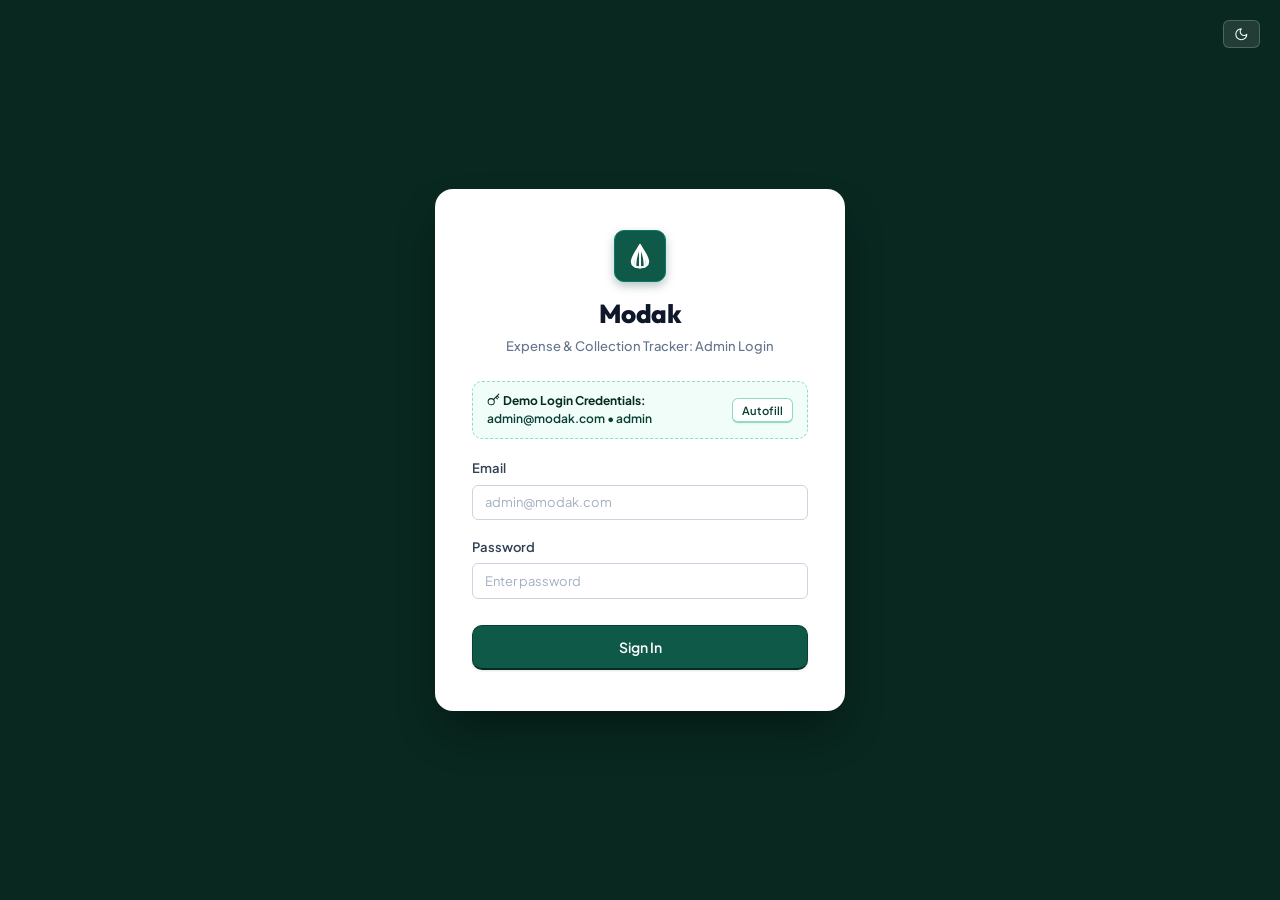
==== commit 205f55b9: "feat: Update favicon and enhance logo interactions with Easter eggs - Replaced inline SVG favicon wi" ====
--- a/buildings/index.html
+++ b/buildings/index.html
@@ -6,7 +6,7 @@
     <title>Modak: Expense & Collection Tracker</title>
     <meta name="description" content="Track donations, individual contributions, expenses, and daily event timetables with Modak.">
     <meta name="robots" content="noindex, nofollow">
-    <link rel="icon" href="data:image/svg+xml,<svg xmlns='http://www.w3.org/2000/svg' viewBox='0 0 24 24' fill='none' stroke='%230f5948' stroke-width='1.8' stroke-linecap='round' stroke-linejoin='round'><circle cx='12' cy='12' r='9'/><circle cx='12' cy='12' r='5.5'/><path d='M12 9v6M10 10.5h3.5a1.25 1.25 0 0 1 0 2.5H10'/></svg>">
+    <link rel="icon" type="image/svg+xml" href="/favicon.svg">
     <script>
         // Ensure root-relative asset resolution on sub-routes and deep links
         if (window.location.protocol !== 'file:') {
@@ -30,7 +30,7 @@
         <button type="button" class="btn-theme-toggle login-theme-toggle" id="btn-theme-toggle-login" title="Toggle theme" aria-label="Toggle theme"></button>
         <div class="login-card">
             <div class="login-logo">
-                <div class="logo-icon"><span class="ui-icon ui-icon-brand" aria-hidden="true"><svg viewBox="0 0 24 24" fill="none" stroke="currentColor" stroke-width="1.8" stroke-linecap="round" stroke-linejoin="round"><circle cx="12" cy="12" r="9"/><circle cx="12" cy="12" r="5.5"/><path d="M12 9v6M10 10.5h3.5a1.25 1.25 0 0 1 0 2.5H10"/></svg></span></div>
+                <div class="logo-icon" title="Click for a Modak blessing!"><span class="ui-icon ui-icon-brand" aria-hidden="true"><svg viewBox="0 0 24 24" fill="none" stroke="currentColor" stroke-width="1.8" stroke-linecap="round" stroke-linejoin="round"><path d="M12 2.5 C12 2.5 10.5 5.2 8.8 8 C6.8 11.2 5 14.2 5 17 C5 20 8 21.8 12 21.8 C16 21.8 19 20 19 17 C19 14.2 17.2 11.2 15.2 8 C13.5 5.2 12 2.5 12 2.5 Z"/><path d="M12 3.5 V21.8"/><path d="M12 4.2 C10 8 7.5 12.5 8 21.2"/><path d="M12 4.2 C14 8 16.5 12.5 16 21.2"/><path d="M9.8 7.5 C7.8 11 6 14.8 6.5 19.2"/><path d="M14.2 7.5 C16.2 11 18 14.8 17.5 19.2"/></svg></span></div>
                 <h1>Modak</h1>
                 <p>Expense & Collection Tracker: Admin Login</p>
             </div>
@@ -68,7 +68,7 @@
         <!-- Sidebar -->
         <aside id="sidebar" class="sidebar">
             <div class="sidebar-header">
-                <div class="logo-icon"><span class="ui-icon ui-icon-brand" aria-hidden="true"><svg viewBox="0 0 24 24" fill="none" stroke="currentColor" stroke-width="1.8" stroke-linecap="round" stroke-linejoin="round"><circle cx="12" cy="12" r="9"/><circle cx="12" cy="12" r="5.5"/><path d="M12 9v6M10 10.5h3.5a1.25 1.25 0 0 1 0 2.5H10"/></svg></span></div>
+                <div class="logo-icon" title="Click for a Modak blessing!"><span class="ui-icon ui-icon-brand" aria-hidden="true"><svg viewBox="0 0 24 24" fill="none" stroke="currentColor" stroke-width="1.8" stroke-linecap="round" stroke-linejoin="round"><path d="M12 2.5 C12 2.5 10.5 5.2 8.8 8 C6.8 11.2 5 14.2 5 17 C5 20 8 21.8 12 21.8 C16 21.8 19 20 19 17 C19 14.2 17.2 11.2 15.2 8 C13.5 5.2 12 2.5 12 2.5 Z"/><path d="M12 3.5 V21.8"/><path d="M12 4.2 C10 8 7.5 12.5 8 21.2"/><path d="M12 4.2 C14 8 16.5 12.5 16 21.2"/><path d="M9.8 7.5 C7.8 11 6 14.8 6.5 19.2"/><path d="M14.2 7.5 C16.2 11 18 14.8 17.5 19.2"/></svg></span></div>
                 <div class="logo-text">
                     Modak
                     <span>Expense Tracker</span>
@@ -127,7 +127,7 @@
             <div class="topbar-center">
                 <div class="search-wrapper">
                     <span class="search-icon"><span class="ui-icon" aria-hidden="true"><svg viewBox="0 0 24 24" fill="none" stroke="currentColor" stroke-width="1.8" stroke-linecap="round" stroke-linejoin="round"><circle cx="11" cy="11" r="7"/><path d="m21 21-4.35-4.35"/></svg></span></span>
-                    <input type="text" id="global-search" class="search-input" placeholder="Search owners, buildings...">
+                    <input type="text" id="global-search" class="search-input" placeholder="Search owners, buildings..." aria-label="Search owners and buildings">
                     <div id="search-results" class="search-results"></div>
                 </div>
             </div>
@@ -151,7 +151,7 @@
         <div class="modal">
             <div class="modal-header">
                 <h2 id="edit-modal-title">Edit Flat</h2>
-                <button class="modal-close" id="edit-modal-close"><span class="ui-icon" aria-hidden="true"><svg viewBox="0 0 24 24" fill="none" stroke="currentColor" stroke-width="2" stroke-linecap="round" stroke-linejoin="round"><path d="M18 6 6 18M6 6l12 12"/></svg></span></button>
+                <button class="modal-close" id="edit-modal-close" aria-label="Close modal"><span class="ui-icon" aria-hidden="true"><svg viewBox="0 0 24 24" fill="none" stroke="currentColor" stroke-width="2" stroke-linecap="round" stroke-linejoin="round"><path d="M18 6 6 18M6 6l12 12"/></svg></span></button>
             </div>
             <div class="modal-body">
                 <div class="form-group">
@@ -197,7 +197,7 @@
         <div class="modal">
             <div class="modal-header">
                 <h2 id="ind-modal-title">Add Individual Donor</h2>
-                <button class="modal-close" id="ind-modal-close"><span class="ui-icon" aria-hidden="true"><svg viewBox="0 0 24 24" fill="none" stroke="currentColor" stroke-width="2" stroke-linecap="round" stroke-linejoin="round"><path d="M18 6 6 18M6 6l12 12"/></svg></span></button>
+                <button class="modal-close" id="ind-modal-close" aria-label="Close modal"><span class="ui-icon" aria-hidden="true"><svg viewBox="0 0 24 24" fill="none" stroke="currentColor" stroke-width="2" stroke-linecap="round" stroke-linejoin="round"><path d="M18 6 6 18M6 6l12 12"/></svg></span></button>
             </div>
             <div class="modal-body">
                 <div class="form-group">
@@ -239,7 +239,7 @@
         <div class="modal">
             <div class="modal-header">
                 <h2 id="exp-modal-title">Log New Expense</h2>
-                <button class="modal-close" id="exp-modal-close"><span class="ui-icon" aria-hidden="true"><svg viewBox="0 0 24 24" fill="none" stroke="currentColor" stroke-width="2" stroke-linecap="round" stroke-linejoin="round"><path d="M18 6 6 18M6 6l12 12"/></svg></span></button>
+                <button class="modal-close" id="exp-modal-close" aria-label="Close modal"><span class="ui-icon" aria-hidden="true"><svg viewBox="0 0 24 24" fill="none" stroke="currentColor" stroke-width="2" stroke-linecap="round" stroke-linejoin="round"><path d="M18 6 6 18M6 6l12 12"/></svg></span></button>
             </div>
             <div class="modal-body">
                 <div class="form-group">
@@ -281,7 +281,7 @@
         <div class="modal">
             <div class="modal-header">
                 <h2>Upload Daily Timetable</h2>
-                <button class="modal-close" id="tt-modal-close"><span class="ui-icon" aria-hidden="true"><svg viewBox="0 0 24 24" fill="none" stroke="currentColor" stroke-width="2" stroke-linecap="round" stroke-linejoin="round"><path d="M18 6 6 18M6 6l12 12"/></svg></span></button>
+                <button class="modal-close" id="tt-modal-close" aria-label="Close modal"><span class="ui-icon" aria-hidden="true"><svg viewBox="0 0 24 24" fill="none" stroke="currentColor" stroke-width="2" stroke-linecap="round" stroke-linejoin="round"><path d="M18 6 6 18M6 6l12 12"/></svg></span></button>
             </div>
             <div class="modal-body">
                 <div class="form-group">
@@ -311,7 +311,7 @@
     <div id="image-modal-overlay" class="modal-overlay">
         <div class="modal" style="max-width: 800px; background: transparent; box-shadow: none;">
             <div style="position: relative; text-align: center;">
-                <button class="modal-close" id="img-modal-close" style="position: absolute; top: -15px; right: -15px; background: white; z-index: 10;"><span class="ui-icon" aria-hidden="true"><svg viewBox="0 0 24 24" fill="none" stroke="currentColor" stroke-width="2" stroke-linecap="round" stroke-linejoin="round"><path d="M18 6 6 18M6 6l12 12"/></svg></span></button>
+                <button class="modal-close" id="img-modal-close" aria-label="Close image preview"><span class="ui-icon" aria-hidden="true"><svg viewBox="0 0 24 24" fill="none" stroke="currentColor" stroke-width="2" stroke-linecap="round" stroke-linejoin="round"><path d="M18 6 6 18M6 6l12 12"/></svg></span></button>
                 <img id="img-modal-src" style="max-width: 100%; max-height: 85vh; border-radius: var(--radius-lg); box-shadow: var(--shadow-xl); border: 2px solid white; object-fit: contain;">
                 <div id="img-modal-title" style="color: white; margin-top: 0.75rem; font-weight: 600; font-size: 1.1rem; text-shadow: 0 2px 4px rgba(0,0,0,0.8);"></div>
             </div>
@@ -326,7 +326,7 @@
                     <span style="background: var(--error-light); padding: 0.375rem; border-radius: var(--radius-md);"><span class="ui-icon" aria-hidden="true"><svg viewBox="0 0 24 24" fill="none" stroke="currentColor" stroke-width="1.8" stroke-linecap="round" stroke-linejoin="round"><path d="m21.73 18-8-14a2 2 0 0 0-3.48 0l-8 14A2 2 0 0 0 4 21h16a2 2 0 0 0 1.73-3Z"/><path d="M12 9v4M12 17h.01"/></svg></span></span>
                     Confirm Action
                 </h2>
-                <button class="modal-close" id="confirm-modal-close"><span class="ui-icon" aria-hidden="true"><svg viewBox="0 0 24 24" fill="none" stroke="currentColor" stroke-width="2" stroke-linecap="round" stroke-linejoin="round"><path d="M18 6 6 18M6 6l12 12"/></svg></span></button>
+                <button class="modal-close" id="confirm-modal-close" aria-label="Close modal"><span class="ui-icon" aria-hidden="true"><svg viewBox="0 0 24 24" fill="none" stroke="currentColor" stroke-width="2" stroke-linecap="round" stroke-linejoin="round"><path d="M18 6 6 18M6 6l12 12"/></svg></span></button>
             </div>
             <div class="modal-body" style="padding-top: 1.25rem;">
                 <p id="confirm-modal-message" style="font-size: 0.9375rem; color: var(--slate-700); line-height: 1.5;"></p>
@@ -346,7 +346,7 @@
                     <span style="background: var(--primary-50); padding: 0.375rem; border-radius: var(--radius-md);"><span class="ui-icon" aria-hidden="true"><svg viewBox="0 0 24 24" fill="none" stroke="currentColor" stroke-width="1.8" stroke-linecap="round" stroke-linejoin="round"><rect width="18" height="18" x="3" y="4" rx="2"/><path d="M16 2v4M8 2v4M3 10h18M8 14h.01M12 14h.01M16 14h.01M8 17.5h.01M12 17.5h.01M16 17.5h.01"/></svg></span></span>
                     Add New Year
                 </h2>
-                <button class="modal-close" id="year-modal-close"><span class="ui-icon" aria-hidden="true"><svg viewBox="0 0 24 24" fill="none" stroke="currentColor" stroke-width="2" stroke-linecap="round" stroke-linejoin="round"><path d="M18 6 6 18M6 6l12 12"/></svg></span></button>
+                <button class="modal-close" id="year-modal-close" aria-label="Close modal"><span class="ui-icon" aria-hidden="true"><svg viewBox="0 0 24 24" fill="none" stroke="currentColor" stroke-width="2" stroke-linecap="round" stroke-linejoin="round"><path d="M18 6 6 18M6 6l12 12"/></svg></span></button>
             </div>
             <div class="modal-body" style="padding-top: 1.25rem;">
                 <div class="form-group">
@@ -370,7 +370,7 @@
                     <span style="background: var(--primary-50); padding: 0.375rem; border-radius: var(--radius-md);"><span class="ui-icon" aria-hidden="true"><svg viewBox="0 0 24 24" fill="none" stroke="currentColor" stroke-width="1.8" stroke-linecap="round" stroke-linejoin="round"><path d="M21 15v4a2 2 0 0 1-2 2H5a2 2 0 0 1-2-2v-4M7 10l5 5 5-5M12 15V3"/></svg></span></span>
                     Import Collection Data
                 </h2>
-                <button class="modal-close" id="import-modal-close"><span class="ui-icon" aria-hidden="true"><svg viewBox="0 0 24 24" fill="none" stroke="currentColor" stroke-width="2" stroke-linecap="round" stroke-linejoin="round"><path d="M18 6 6 18M6 6l12 12"/></svg></span></button>
+                <button class="modal-close" id="import-modal-close" aria-label="Close modal"><span class="ui-icon" aria-hidden="true"><svg viewBox="0 0 24 24" fill="none" stroke="currentColor" stroke-width="2" stroke-linecap="round" stroke-linejoin="round"><path d="M18 6 6 18M6 6l12 12"/></svg></span></button>
             </div>
             <div class="modal-body" style="padding-top: 1.25rem;">
                 <!-- Clean Cohesive Tabs -->
@@ -461,11 +461,11 @@
         <div class="modal qr-modal">
             <div class="modal-header">
                 <h2><span class="ui-icon" aria-hidden="true"><svg viewBox="0 0 24 24" fill="none" stroke="currentColor" stroke-width="1.8" stroke-linecap="round" stroke-linejoin="round"><rect width="6" height="6" x="3" y="3" rx="1"/><rect width="6" height="6" x="15" y="3" rx="1"/><rect width="6" height="6" x="3" y="15" rx="1"/><path d="M15 15h2v2h-2zM19 19h2v2h-2zM15 19h2v2h-2zM19 15h2v2h-2z"/></svg></span> Society QR Flyer</h2>
-                <button class="modal-close" id="qr-flyer-modal-close"><span class="ui-icon" aria-hidden="true"><svg viewBox="0 0 24 24" fill="none" stroke="currentColor" stroke-width="2" stroke-linecap="round" stroke-linejoin="round"><path d="M18 6 6 18M6 6l12 12"/></svg></span></button>
+                <button class="modal-close" id="qr-flyer-modal-close" aria-label="Close modal"><span class="ui-icon" aria-hidden="true"><svg viewBox="0 0 24 24" fill="none" stroke="currentColor" stroke-width="2" stroke-linecap="round" stroke-linejoin="round"><path d="M18 6 6 18M6 6l12 12"/></svg></span></button>
             </div>
             <div class="modal-body">
                 <div id="qr-flyer-printable" class="qr-flyer-card">
-                    <div class="qr-flyer-badge"><span class="ui-icon" aria-hidden="true"><svg viewBox="0 0 24 24" fill="none" stroke="currentColor" stroke-width="1.8" stroke-linecap="round" stroke-linejoin="round"><circle cx="12" cy="12" r="9"/><circle cx="12" cy="12" r="5.5"/><path d="M12 9v6M10 10.5h3.5a1.25 1.25 0 0 1 0 2.5H10"/></svg></span> Modak Society Tracker</div>
+                    <div class="qr-flyer-badge"><span class="ui-icon" aria-hidden="true"><svg viewBox="0 0 24 24" fill="none" stroke="currentColor" stroke-width="1.8" stroke-linecap="round" stroke-linejoin="round"><path d="M12 2.5 C12 2.5 10.5 5.2 8.8 8 C6.8 11.2 5 14.2 5 17 C5 20 8 21.8 12 21.8 C16 21.8 19 20 19 17 C19 14.2 17.2 11.2 15.2 8 C13.5 5.2 12 2.5 12 2.5 Z"/><path d="M12 3.5 V21.8"/><path d="M12 4.2 C10 8 7.5 12.5 8 21.2"/><path d="M12 4.2 C14 8 16.5 12.5 16 21.2"/><path d="M9.8 7.5 C7.8 11 6 14.8 6.5 19.2"/><path d="M14.2 7.5 C16.2 11 18 14.8 17.5 19.2"/></svg></span> Modak Society Tracker</div>
                     <h3 class="qr-flyer-title">Scan to View Confirmed Contributions</h3>
                     <p class="qr-flyer-subtitle">Garden Estate • Festival & Society Collection</p>
                     <div class="qr-code-wrapper">
--- a/css/styles.css
+++ b/css/styles.css
@@ -217,10 +217,16 @@
 [data-theme="dark"] .modal,
 [data-theme="dark"] .public-hero-card,
 [data-theme="dark"] .contributor-card,
-[data-theme="dark"] .public-tt-card {
+[data-theme="dark"] .public-tt-card,
+[data-theme="dark"] .flats-table-wrapper,
+[data-theme="dark"] .qr-flyer-card {
     background: #0e1715;
     border-color: #1a2724;
     border-bottom-color: #243631;
+}
+
+[data-theme="dark"] .public-portal-screen {
+    background: #09100e;
 }
 
 [data-theme="dark"] .flats-table {
@@ -382,6 +388,53 @@
     background: #142420 !important;
     color: #5eead4 !important;
     border-color: #245548 !important;
+}
+
+[data-theme="dark"] .btn-edit {
+    background: #121c19;
+    color: #5eead4;
+    border-color: #243631;
+}
+
+[data-theme="dark"] .btn-edit:hover {
+    background: #1a2724;
+    color: #f2f7f5;
+    border-color: #314942;
+}
+
+[data-theme="dark"] .qr-flyer-badge {
+    background: #0d1e19;
+    color: #5eead4;
+    border-color: #1a4237;
+}
+
+[data-theme="dark"] .qr-flyer-title {
+    color: #f2f7f5;
+}
+
+[data-theme="dark"] .qr-flyer-subtitle {
+    color: #839d95;
+}
+
+[data-theme="dark"] .qr-code-wrapper {
+    background: #ffffff;
+    border-color: #243631;
+}
+
+[data-theme="dark"] .qr-flyer-instructions {
+    color: #cbded8;
+}
+
+[data-theme="dark"] .qr-url-text {
+    background: #121c19;
+    color: #5eead4;
+    border-color: #243631;
+}
+
+[data-theme="dark"] input::placeholder,
+[data-theme="dark"] textarea::placeholder {
+    color: #5e7770;
+    opacity: 0.85;
 }
 
 /* Theme Toggle Button Component */
@@ -677,6 +730,27 @@
     color: white;
     box-shadow: 0 2px 4px rgba(15, 89, 72, 0.25);
 }
+
+.logo-icon,
+.public-logo {
+    cursor: pointer;
+    user-select: none;
+    transition: transform 0.2s cubic-bezier(0.34, 1.56, 0.64, 1), box-shadow 0.2s ease;
+}
+.logo-icon:hover,
+.public-logo:hover {
+    transform: translateY(-2px) scale(1.06);
+    box-shadow: 0 6px 16px rgba(15, 89, 72, 0.35);
+}
+.logo-icon:active,
+.public-logo:active {
+    transform: translateY(1px) scale(0.95);
+}
+
+[data-theme="dark"] .logo-icon:hover,
+[data-theme="dark"] .public-logo:hover {
+    box-shadow: 0 6px 18px rgba(94, 234, 212, 0.25);
+}
 .sidebar-header .logo-text {
     font-weight: 700;
     font-size: 0.9375rem;
@@ -834,6 +908,10 @@
     background-image: url("data:image/svg+xml,%3Csvg xmlns='http://www.w3.org/2000/svg' width='12' height='12' viewBox='0 0 24 24' fill='none' stroke='%23475569' stroke-width='2.5' stroke-linecap='round' stroke-linejoin='round'%3E%3Cpolyline points='6 9 12 15 18 9'%3E%3C/polyline%3E%3C/svg%3E");
     background-repeat: no-repeat;
     background-position: right 0.5rem center;
+}
+.year-selector select:focus-visible {
+    outline: 2px solid var(--pine-600);
+    outline-offset: 1px;
 }
 
 .add-year-btn {
@@ -883,6 +961,11 @@
     border-color: var(--pine-600);
     background: white;
     box-shadow: 0 0 0 3px rgba(15, 89, 72, 0.12);
+}
+input::placeholder,
+textarea::placeholder {
+    color: var(--slate-400);
+    opacity: 0.85;
 }
 
 .search-results {
@@ -1621,6 +1704,93 @@
     background: var(--error-bg);
     color: var(--error);
     border: 1px solid var(--error-border);
+}
+
+/* QR Flyer Modal & Card */
+.qr-modal {
+    max-width: 440px;
+}
+.qr-flyer-card {
+    background: #ffffff;
+    border: 1.5px solid var(--pine-200);
+    border-radius: var(--radius-lg);
+    padding: 1.75rem 1.5rem;
+    text-align: center;
+    box-shadow: var(--shadow-sm);
+}
+.qr-flyer-badge {
+    display: inline-flex;
+    align-items: center;
+    gap: 0.35rem;
+    font-size: 0.75rem;
+    font-weight: 700;
+    color: var(--pine-700);
+    background: var(--pine-50);
+    border: 1px solid var(--pine-200);
+    padding: 0.25rem 0.65rem;
+    border-radius: var(--radius-full);
+    margin-bottom: 0.85rem;
+    text-transform: uppercase;
+    letter-spacing: 0.04em;
+}
+.qr-flyer-title {
+    font-size: 1.15rem;
+    font-weight: 700;
+    color: var(--slate-900);
+    line-height: 1.3;
+    margin-bottom: 0.35rem;
+}
+.qr-flyer-subtitle {
+    font-size: 0.8125rem;
+    color: var(--slate-500);
+    margin-bottom: 1.25rem;
+}
+.qr-code-wrapper {
+    display: inline-flex;
+    padding: 0.85rem;
+    background: #ffffff;
+    border: 1.5px solid var(--slate-200);
+    border-radius: var(--radius-md);
+    margin-bottom: 1.25rem;
+    box-shadow: var(--shadow-xs);
+}
+.qr-image {
+    width: 180px;
+    height: 180px;
+    display: block;
+}
+.qr-flyer-instructions {
+    font-size: 0.8125rem;
+    color: var(--slate-600);
+    line-height: 1.5;
+    margin-bottom: 0.5rem;
+}
+.qr-url-text {
+    font-family: var(--font-mono);
+    font-size: 0.75rem;
+    color: var(--pine-700);
+    background: var(--pine-50);
+    border: 1px solid var(--pine-200);
+    border-radius: var(--radius-sm);
+    padding: 0.4rem 0.6rem;
+    margin-top: 0.75rem;
+    word-break: break-all;
+}
+
+/* Image Full Preview Close Button */
+#img-modal-close {
+    position: absolute;
+    top: 12px;
+    right: 12px;
+    background: rgba(15, 23, 42, 0.75);
+    color: #ffffff;
+    border: 1px solid rgba(255, 255, 255, 0.25);
+    z-index: 10;
+    backdrop-filter: blur(4px);
+}
+#img-modal-close:hover {
+    background: rgba(15, 23, 42, 0.95);
+    color: #ffffff;
 }
 
 /* ==============================================
@@ -2063,7 +2233,9 @@
 @media (max-width: 480px) {
     .main-content { padding: 0.75rem; }
     .page-header h1 { font-size: 1.25rem; }
+    .year-selector label { display: none; }
     .topbar-right button { padding: 0.32rem 0.5rem; font-size: 0.6875rem; }
+    .topbar-right button .hide-mobile { display: none !important; }
     .modal-overlay {
         align-items: flex-end;
         padding: 0;
@@ -2071,6 +2243,10 @@
     .modal {
         border-radius: 16px 16px 0 0;
         max-height: 85vh;
+    }
+    #img-modal-close {
+        top: 8px;
+        right: 8px;
     }
 }
 
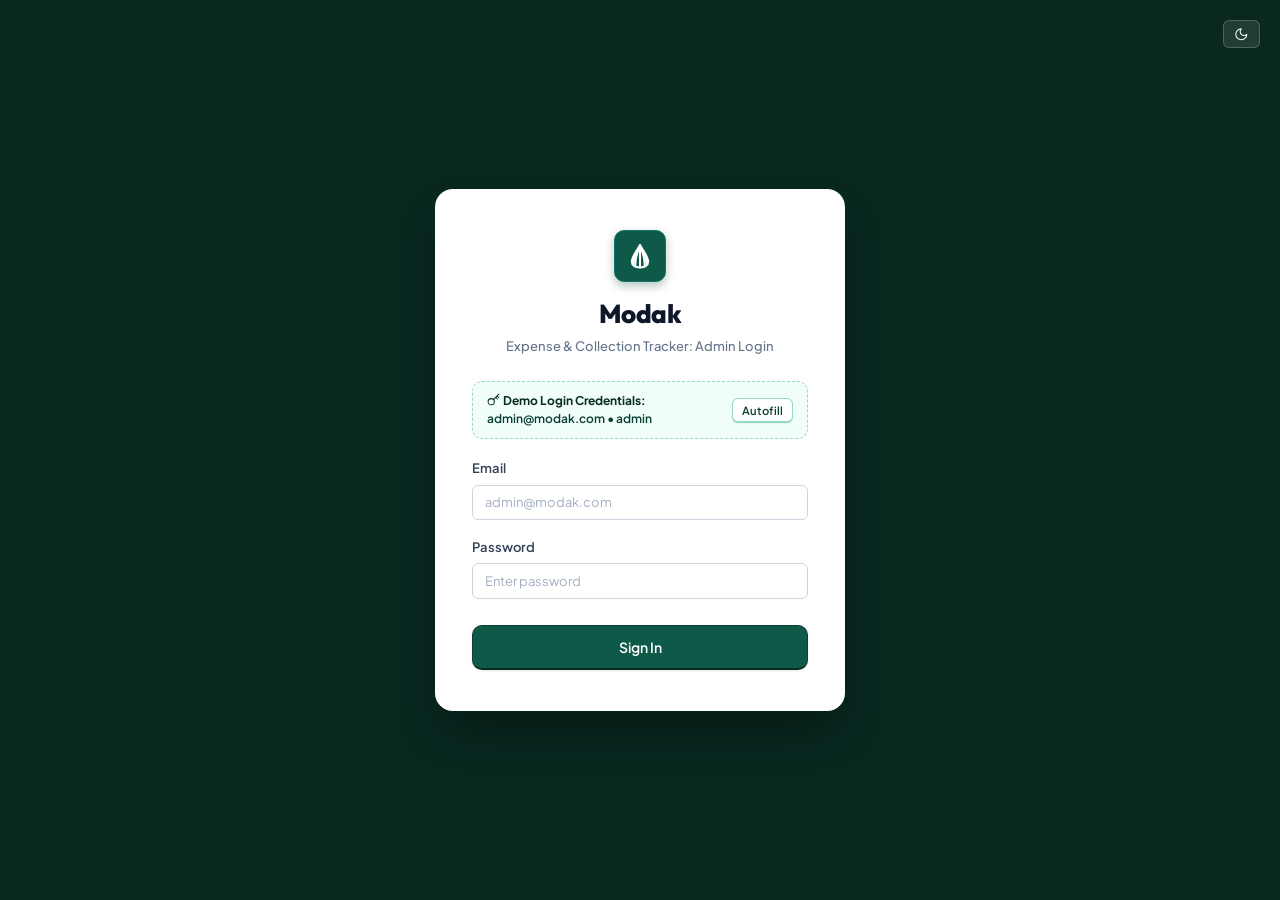
==== commit 0108f866: "fix(deploy): use absolute asset paths for Vercel root deployment - Removed dynamic base detection sc" ====
--- a/buildings/index.html
+++ b/buildings/index.html
@@ -6,21 +6,15 @@
     <title>Modak: Expense & Collection Tracker</title>
     <meta name="description" content="Track donations, individual contributions, expenses, and daily event timetables with Modak.">
     <meta name="robots" content="noindex, nofollow">
-    <link rel="icon" type="image/svg+xml" href="/favicon.svg">
     <script>
-        // Ensure root-relative asset resolution on sub-routes and deep links
-        if (window.location.protocol !== 'file:') {
-            const base = document.createElement('base');
-            base.href = '/';
-            document.head.appendChild(base);
-        }
-        // FOUC Prevention: apply saved theme immediately
+        // FOUC Prevention: apply saved theme immediately before CSS loads
         try {
-            const saved = localStorage.getItem('modak_theme');
-            const isDark = saved ? saved === 'dark' : (window.matchMedia && window.matchMedia('(prefers-color-scheme: dark)').matches);
+            var saved = localStorage.getItem('modak_theme');
+            var isDark = saved ? saved === 'dark' : (window.matchMedia && window.matchMedia('(prefers-color-scheme: dark)').matches);
             document.documentElement.setAttribute('data-theme', isDark ? 'dark' : 'light');
         } catch (e) {}
     </script>
+    <link rel="icon" type="image/svg+xml" href="/favicon.svg">
     <link rel="stylesheet" href="/css/styles.css">
 </head>
 <body>
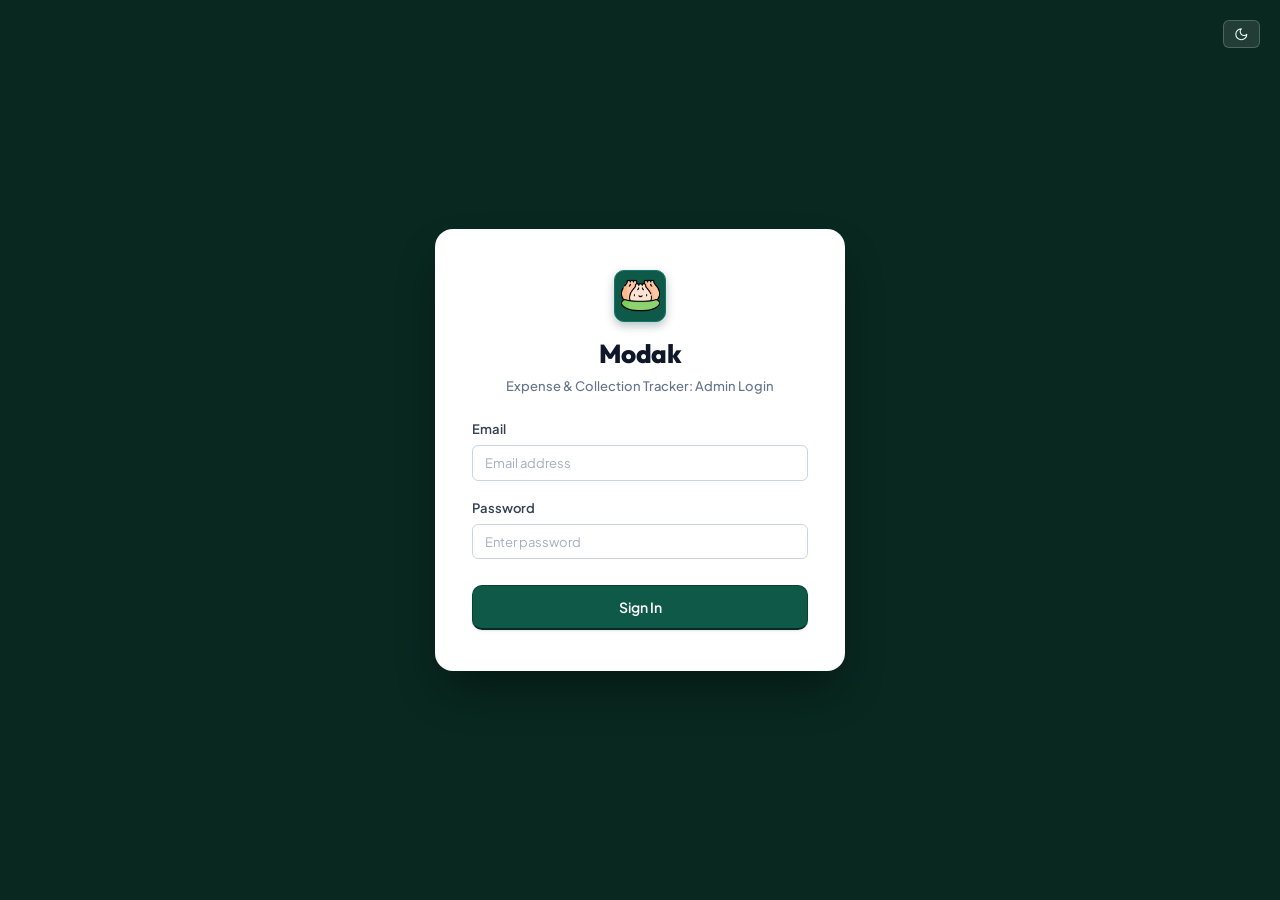
==== commit 1a4935b7: "Align Ganeshotsav Excel import and remove demo autofill" ====
--- a/buildings/index.html
+++ b/buildings/index.html
@@ -28,18 +28,11 @@
                 <h1>Modak</h1>
                 <p>Expense & Collection Tracker: Admin Login</p>
             </div>
-            <div class="demo-creds-banner" style="background: var(--primary-50); border: 1.5px dashed var(--primary-300); border-radius: var(--radius-md); padding: 0.65rem 0.875rem; margin-bottom: 1.25rem; font-size: 0.75rem; color: var(--primary-900); display: flex; justify-content: space-between; align-items: center;">
-                <div>
-                    <div><span class="ui-icon" aria-hidden="true"><svg viewBox="0 0 24 24" fill="none" stroke="currentColor" stroke-width="1.8" stroke-linecap="round" stroke-linejoin="round"><circle cx="7.5" cy="15.5" r="5.5"/><path d="m21 2-9.6 9.6M15.5 7.5l3 3M18 5l3 3"/></svg></span> <strong>Demo Login Credentials:</strong></div>
-                    <span style="font-size: 0.75rem; color: var(--primary-800); font-weight: 600;">admin@modak.com &bull; admin</span>
-                </div>
-                <button type="button" id="btn-autofill-demo" class="btn btn-secondary btn-sm" style="padding: 0.25rem 0.6rem; font-size: 0.7rem; background: white; border-color: var(--primary-300); color: var(--primary-800);">Autofill</button>
-            </div>
             <form id="login-form" class="login-form">
                 <div id="login-error" class="login-error"></div>
                 <div class="form-group">
                     <label for="login-email">Email</label>
-                    <input type="email" id="login-email" placeholder="admin@modak.com" required autocomplete="email">
+                    <input type="email" id="login-email" placeholder="Email address" required autocomplete="email">
                 </div>
                 <div class="form-group">
                     <label for="login-password">Password</label>
--- a/css/styles.css
+++ b/css/styles.css
@@ -217,6 +217,8 @@
 [data-theme="dark"] .modal,
 [data-theme="dark"] .public-hero-card,
 [data-theme="dark"] .contributor-card,
+[data-theme="dark"] .public-access-gate,
+[data-theme="dark"] .public-expenses-section,
 [data-theme="dark"] .public-tt-card,
 [data-theme="dark"] .flats-table-wrapper,
 [data-theme="dark"] .qr-flyer-card {
@@ -382,12 +384,6 @@
     background: #06281e;
     color: #34d399;
     border-color: #0f543f;
-}
-
-[data-theme="dark"] #btn-autofill-demo {
-    background: #142420 !important;
-    color: #5eead4 !important;
-    border-color: #245548 !important;
 }
 
 [data-theme="dark"] .btn-edit {
@@ -505,6 +501,18 @@
 .ui-icon-lg { width: 1.5em; height: 1.5em; }
 .ui-icon-xl { width: 2em; height: 2em; }
 .ui-icon-brand { width: 1.75rem; height: 1.75rem; }
+
+/* Keep every in-app Modak mark identical to the browser favicon. */
+.logo-icon .ui-icon-brand,
+.public-logo .ui-icon-brand {
+    width: 78%;
+    height: 78%;
+    background: url('/modak-logo.png') center / contain no-repeat;
+}
+.logo-icon .ui-icon-brand svg,
+.public-logo .ui-icon-brand svg {
+    display: none;
+}
 
 h1, h2, h3, h4, .logo-text, .kpi-value, .hero-amount, .v-amount-highlight, .summary-value {
     font-family: var(--font-heading);
@@ -2061,6 +2069,202 @@
     padding-top: 2rem;
     color: var(--slate-400);
     font-size: 0.75rem;
+}
+
+/* Public-route bootstrap and mobile-first resident dashboard */
+html[data-public-route="true"] #login-screen,
+html[data-public-route="true"] #app-layout {
+    display: none !important;
+}
+html[data-public-route="true"] #public-portal-screen.hidden {
+    display: block !important;
+}
+html[data-public-route="true"] #public-portal-screen:empty {
+    display: grid !important;
+    place-items: center;
+}
+html[data-public-route="true"] #public-portal-screen:empty::before {
+    content: 'Opening public dashboard…';
+    color: var(--slate-600);
+    font-size: 0.9375rem;
+    font-weight: 600;
+}
+.public-portal-screen {
+    padding: 0.875rem 0.75rem 2.5rem;
+}
+.public-header {
+    align-items: flex-start;
+    flex-direction: column;
+    margin-bottom: 1.25rem;
+    padding-bottom: 1rem;
+}
+.public-header > .btn {
+    align-self: flex-end;
+    margin-top: -3.5rem;
+}
+.public-brand h1 {
+    font-size: 1.35rem;
+}
+.public-access-gate,
+.public-expenses-section {
+    background: #ffffff;
+    border: 1px solid var(--slate-200);
+    border-bottom: 2px solid var(--slate-300);
+    border-radius: var(--radius-lg);
+    box-shadow: var(--shadow-xs);
+    padding: 1.25rem;
+    margin-bottom: 1.25rem;
+}
+.public-access-gate {
+    display: grid;
+    gap: 0.75rem;
+}
+.public-access-icon {
+    display: grid;
+    place-items: center;
+    width: 2.75rem;
+    height: 2.75rem;
+    color: var(--pine-800);
+    background: var(--pine-50);
+    border: 1px solid var(--pine-200);
+    border-radius: var(--radius-md);
+    font-size: 1.2rem;
+}
+.public-eyebrow,
+.expense-label {
+    color: var(--slate-500);
+    font-size: 0.6875rem;
+    font-weight: 800;
+    letter-spacing: 0.07em;
+    text-transform: uppercase;
+}
+.public-access-gate h2,
+.public-expenses-section h2 {
+    color: var(--slate-900);
+    font-size: 1.35rem;
+    line-height: 1.2;
+    margin: 0.2rem 0 0.4rem;
+}
+.public-access-form {
+    display: grid;
+    gap: 0.75rem;
+    margin-top: 0.5rem;
+}
+.public-access-form > label:first-child,
+.contributor-card .form-group > label {
+    color: var(--slate-800);
+    font-size: 0.875rem;
+    font-weight: 700;
+}
+.public-consent {
+    display: flex;
+    align-items: flex-start;
+    gap: 0.625rem;
+    color: var(--slate-700);
+    font-size: 0.8125rem;
+    line-height: 1.4;
+}
+.public-consent input {
+    width: 1rem;
+    height: 1rem;
+    margin-top: 0.1rem;
+    accent-color: var(--pine-700);
+}
+.public-access-submit {
+    justify-content: center;
+    min-height: 2.75rem;
+    width: 100%;
+}
+.public-arrow-right {
+    display: inline-flex;
+    transform: rotate(180deg);
+}
+.public-access-error {
+    color: var(--error);
+    font-size: 0.8125rem;
+    font-weight: 600;
+}
+.public-dashboard-details[hidden] {
+    display: none !important;
+}
+.public-hero-card,
+.contributor-card {
+    padding: 1.25rem;
+    margin-bottom: 1.25rem;
+}
+.hero-stats {
+    grid-template-columns: 1fr;
+    gap: 1rem;
+}
+.hero-amount {
+    font-size: 2rem;
+}
+.hero-meta {
+    align-items: flex-start;
+    flex-direction: column;
+    gap: 0.4rem;
+}
+.section-heading {
+    align-items: flex-start;
+    flex-direction: column;
+    gap: 0.875rem;
+}
+.section-heading .search-input {
+    box-sizing: border-box;
+    max-width: none;
+    width: 100%;
+}
+.public-expense-total {
+    color: var(--error);
+    font-size: 1.25rem;
+    font-weight: 800;
+}
+.public-expense-total span {
+    display: block;
+    color: var(--slate-500);
+    font-size: 0.6875rem;
+    letter-spacing: 0.06em;
+    text-transform: uppercase;
+}
+.public-expense-list {
+    display: grid;
+    gap: 0.625rem;
+}
+.public-expense-row {
+    display: grid;
+    gap: 0.5rem;
+    border: 1px solid var(--slate-200);
+    border-radius: var(--radius-md);
+    padding: 0.9rem;
+}
+.public-expense-row strong {
+    color: var(--slate-900);
+    display: block;
+    font-size: 0.9rem;
+    margin-top: 0.15rem;
+}
+.public-expense-amount strong {
+    color: var(--error);
+    font-size: 1.05rem;
+}
+.public-expense-meta,
+.public-empty-note {
+    color: var(--slate-600);
+    font-size: 0.8125rem;
+}
+
+@media (min-width: 640px) {
+    .public-portal-screen { padding: 1.5rem 1rem 3.5rem; }
+    .public-header { align-items: center; flex-direction: row; }
+    .public-header > .btn { align-self: auto; margin-top: 0; }
+    .public-access-gate { grid-template-columns: auto 1fr; padding: 1.75rem; }
+    .public-access-form { grid-column: 2; }
+    .hero-stats { grid-template-columns: 1.4fr 1fr; gap: 1.75rem; }
+    .hero-meta { align-items: center; flex-direction: row; gap: 0.625rem; }
+    .section-heading { align-items: center; flex-direction: row; justify-content: space-between; }
+    .section-heading .search-input { max-width: 320px; }
+    .public-expense-row { grid-template-columns: 1.1fr 1.3fr auto; align-items: center; }
+    .public-expense-meta { grid-column: 1 / -1; }
 }
 
 /* ==============================================
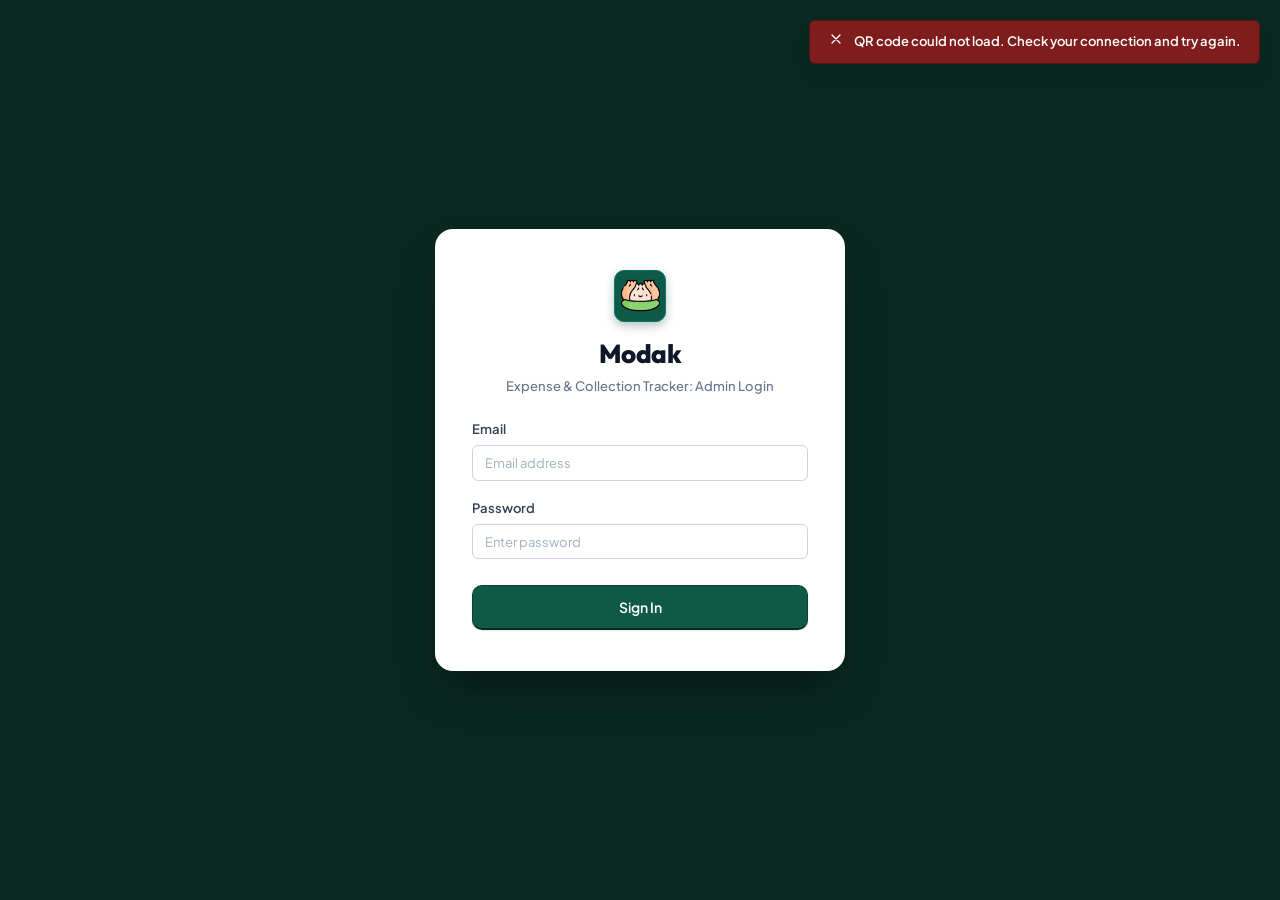
==== commit 23de0336: "Improve public activity log and QR flyer; add year-clear control" ====
--- a/buildings/index.html
+++ b/buildings/index.html
@@ -15,7 +15,7 @@
         } catch (e) {}
     </script>
     <link rel="icon" type="image/svg+xml" href="/favicon.svg">
-    <link rel="stylesheet" href="/css/styles.css">
+    <link rel="stylesheet" href="/css/styles.css?v=20261003-activity">
 </head>
 <body>
 
@@ -388,6 +388,11 @@
                         <div class="dropzone-hint" style="color: var(--primary-700);">Supports .xlsx, .xls, and .csv files</div>
                     </div>
                     <input type="file" id="import-file-input" accept=".xlsx,.xls,.csv" style="display: none;">
+                    <div class="import-file-selection" aria-live="polite">
+                        <span id="import-selected-file-name">No file selected</span>
+                        <span id="import-file-status" class="import-file-status" hidden></span>
+                    </div>
+                    <button type="button" class="btn btn-primary" id="btn-import-selected-file" disabled>Import selected file</button>
                 </div>
 
                 <!-- Expected Format & Downloadable Template Section -->
@@ -480,7 +485,7 @@
     <script src="https://cdn.sheetjs.com/xlsx-0.20.3/package/dist/xlsx.full.min.js"></script>
     <!-- Chart.js for interactive analytics charts -->
     <script src="https://cdn.jsdelivr.net/npm/chart.js"></script>
-    <script type="module" src="/js/app.js"></script>
+    <script type="module" src="/js/app.js?v=20261003-activity"></script>
 
 </body>
 </html>
--- a/css/styles.css
+++ b/css/styles.css
@@ -268,6 +268,25 @@
     background: #0d1715;
 }
 
+[data-theme="dark"] .custom-picker-toggle,
+[data-theme="dark"] .custom-picker-panel,
+[data-theme="dark"] .custom-picker-search-wrap,
+[data-theme="dark"] .public-list-section .flats-table tr {
+    background: #0e1715;
+    color: #e2edea;
+    border-color: #243631;
+}
+[data-theme="dark"] .custom-picker-search-wrap input,
+[data-theme="dark"] .custom-picker-option {
+    color: #e2edea;
+}
+[data-theme="dark"] .custom-picker-search-wrap { background: #0b1311; }
+[data-theme="dark"] .custom-picker-option small,
+[data-theme="dark"] .custom-picker-empty { color: #9ab5ad; }
+[data-theme="dark"] .custom-picker-option:hover,
+[data-theme="dark"] .custom-picker-option:focus-visible,
+[data-theme="dark"] .custom-picker-option[aria-selected="true"] { background: #14201d; border-color: #285245; }
+
 [data-theme="dark"] .search-results {
     background: #0e1715;
     border-color: #243631;
@@ -1694,6 +1713,38 @@
 .dropzone-icon { font-size: 2.25rem; margin-bottom: 0.5rem; }
 .dropzone-text { color: var(--pine-900); font-weight: 600; font-size: 0.875rem; }
 .dropzone-hint { color: var(--pine-700); font-size: 0.75rem; margin-top: 0.25rem; }
+.file-dropzone.is-processing {
+    cursor: progress;
+    opacity: 0.72;
+    pointer-events: none;
+}
+.file-dropzone.is-processing .dropzone-icon {
+    animation: importPulse 1s ease-in-out infinite;
+}
+.import-file-selection {
+    display: flex;
+    flex-direction: column;
+    gap: 0.25rem;
+    margin: 0.85rem 0;
+    min-height: 2.6rem;
+    color: var(--slate-700);
+    font-size: 0.8125rem;
+}
+#import-selected-file-name {
+    overflow-wrap: anywhere;
+    font-weight: 600;
+}
+.import-file-status {
+    color: var(--pine-700);
+}
+#btn-import-selected-file {
+    width: 100%;
+    justify-content: center;
+}
+
+@keyframes importPulse {
+    50% { transform: scale(1.13); opacity: 0.55; }
+}
 
 .import-result {
     margin-top: 1rem;
@@ -1712,6 +1763,68 @@
     background: var(--error-bg);
     color: var(--error);
     border: 1px solid var(--error-border);
+}
+
+.import-clear-section {
+    margin-top: 1.5rem;
+    padding: 1rem;
+    border: 1px solid var(--error-border);
+    border-radius: var(--radius-lg);
+    background: var(--error-bg);
+}
+.import-clear-section h3 { margin: 0 0 0.4rem; color: var(--error); font-size: 1rem; }
+.import-clear-section > p { margin: 0 0 0.85rem; color: var(--slate-700); font-size: 0.8125rem; line-height: 1.5; }
+.import-clear-section .btn { min-height: 2.75rem; }
+.import-clear-confirmation { margin-top: 1rem; padding-top: 1rem; border-top: 1px solid var(--error-border); }
+.import-clear-confirmation[hidden] { display: none; }
+.import-clear-confirmation p { margin: 0 0 0.75rem; font-size: 0.8125rem; line-height: 1.5; }
+.import-clear-confirmation label { display: block; margin-bottom: 0.4rem; font-size: 0.8125rem; }
+.import-clear-confirmation input { width: 100%; min-height: 2.75rem; margin-bottom: 0.8rem; padding: 0.55rem 0.7rem; border: 1px solid var(--slate-300); border-radius: var(--radius-md); background: #fff; color: var(--slate-900); font: inherit; }
+.import-clear-actions { display: flex; flex-wrap: wrap; gap: 0.6rem; }
+.import-clear-actions .btn { flex: 1 1 10rem; justify-content: center; }
+.import-clear-status { min-height: 1.2rem; margin: 0.75rem 0 0 !important; }
+[data-theme="dark"] .import-clear-section { background: #2b1719; border-color: #684044; }
+[data-theme="dark"] .import-clear-section > p,
+[data-theme="dark"] .import-clear-confirmation p,
+[data-theme="dark"] .import-clear-confirmation label { color: #e7d6d7; }
+
+.public-resident-activity-link {
+    border: 0;
+    padding: 0.35rem 0;
+    background: transparent;
+    color: var(--pine-700);
+    font: inherit;
+    font-weight: 700;
+    text-align: left;
+    cursor: pointer;
+    text-decoration: underline;
+    text-underline-offset: 0.2em;
+}
+.public-resident-activity-link:hover { color: var(--pine-900); }
+.public-resident-activity-link:focus-visible { outline: 2px solid var(--pine-600); outline-offset: 3px; border-radius: 2px; }
+.public-activity-modal { max-width: 620px; }
+.public-activity-modal .modal-header { gap: 1rem; align-items: flex-start; }
+.public-activity-modal .modal-header h2 { overflow-wrap: anywhere; }
+.public-activity-eyebrow { color: var(--pine-700); font-size: 0.72rem; font-weight: 800; letter-spacing: 0.06em; text-transform: uppercase; }
+.public-activity-summary, .public-activity-status { color: var(--slate-600); font-size: 0.8125rem; }
+.public-activity-summary { margin-bottom: 1rem; }
+.public-activity-status { margin: 0.75rem 0; }
+.public-activity-list { display: grid; gap: 0.6rem; margin: 0; padding: 0; list-style: none; }
+.public-activity-item { padding: 0.8rem 0.9rem; border: 1px solid var(--slate-200); border-radius: var(--radius-md); background: var(--slate-50); }
+.public-activity-item > div { display: flex; align-items: baseline; justify-content: space-between; flex-wrap: wrap; gap: 0.25rem 1rem; }
+.public-activity-item strong { color: var(--slate-900); font-size: 0.875rem; }
+.public-activity-item time { color: var(--slate-500); font-size: 0.75rem; }
+.public-activity-item p { margin: 0.25rem 0 0; color: var(--slate-600); font-size: 0.8125rem; overflow-wrap: anywhere; }
+.public-activity-more[hidden] { display: none !important; }
+[data-theme="dark"] .public-resident-activity-link { color: #4be2b7; }
+[data-theme="dark"] .public-activity-eyebrow { color: #4be2b7; }
+[data-theme="dark"] .public-activity-item { background: #0e1715; border-color: #243631; }
+[data-theme="dark"] .public-activity-item strong { color: #e2edea; }
+[data-theme="dark"] .public-activity-item p, [data-theme="dark"] .public-activity-item time { color: #a9c1b8; }
+@media (max-width: 639px) {
+    .public-resident-activity-table th:nth-child(3), .public-resident-activity-table td:nth-child(3) { display: none; }
+    .public-activity-overlay { padding: 0.65rem; }
+    .public-activity-modal { max-height: 90vh; border-radius: var(--radius-lg); }
 }
 
 /* QR Flyer Modal & Card */
@@ -1962,6 +2075,120 @@
     box-shadow: 0 0 0 3px rgba(15, 89, 72, 0.12);
 }
 
+/* Searchable contributor picker (replaces native selects in the public portal) */
+.custom-picker {
+    position: relative;
+    width: 100%;
+}
+.custom-picker-toggle {
+    width: 100%;
+    min-height: 3.15rem;
+    display: flex;
+    align-items: center;
+    justify-content: space-between;
+    gap: 0.75rem;
+    padding: 0.5rem 0.55rem 0.5rem 1rem;
+    border: 1.5px solid var(--slate-300);
+    border-radius: var(--radius-md);
+    background: #fff;
+    color: var(--slate-900);
+    font: inherit;
+    font-size: 0.9375rem;
+    font-weight: 650;
+    text-align: left;
+    cursor: pointer;
+    transition: border-color var(--transition-fast), box-shadow var(--transition-fast), background var(--transition-fast);
+}
+.custom-picker-toggle:hover { border-color: var(--pine-400); background: var(--pine-50); }
+.custom-picker.is-open .custom-picker-toggle,
+.custom-picker-toggle:focus-visible {
+    border-color: var(--pine-700);
+    box-shadow: 0 0 0 3px rgba(15, 89, 72, 0.12);
+    outline: none;
+}
+.custom-picker-toggle-value {
+    min-width: 0;
+    overflow: hidden;
+    text-overflow: ellipsis;
+    white-space: nowrap;
+}
+.custom-picker-search-button {
+    display: inline-flex;
+    align-items: center;
+    gap: 0.35rem;
+    flex: 0 0 auto;
+    padding: 0.45rem 0.55rem;
+    border-radius: calc(var(--radius-sm) - 1px);
+    background: var(--pine-700);
+    color: #fff;
+    font-size: 0.75rem;
+    font-weight: 800;
+}
+.custom-picker-panel {
+    position: absolute;
+    z-index: 30;
+    left: 0;
+    right: 0;
+    top: calc(100% + 0.45rem);
+    overflow: hidden;
+    padding: 0.65rem;
+    border: 1px solid var(--slate-200);
+    border-radius: var(--radius-md);
+    background: #fff;
+    box-shadow: var(--shadow-lg);
+}
+.custom-picker-search-wrap {
+    display: flex;
+    align-items: center;
+    gap: 0.5rem;
+    padding: 0 0.7rem;
+    border: 1px solid var(--slate-300);
+    border-radius: var(--radius-sm);
+    color: var(--slate-500);
+    background: var(--slate-50);
+}
+.custom-picker-search-wrap input {
+    width: 100%;
+    min-width: 0;
+    height: 2.5rem;
+    border: 0;
+    outline: 0;
+    background: transparent;
+    color: var(--slate-900);
+    font: inherit;
+    font-size: 0.9rem;
+}
+.custom-picker-options {
+    display: grid;
+    gap: 0.25rem;
+    max-height: 15.5rem;
+    margin-top: 0.55rem;
+    overflow-y: auto;
+    overscroll-behavior: contain;
+}
+.custom-picker-option {
+    display: grid;
+    gap: 0.15rem;
+    width: 100%;
+    padding: 0.65rem 0.7rem;
+    border: 1px solid transparent;
+    border-radius: var(--radius-sm);
+    background: transparent;
+    color: var(--slate-900);
+    font: inherit;
+    font-size: 0.875rem;
+    font-weight: 700;
+    text-align: left;
+    cursor: pointer;
+}
+.custom-picker-option small { color: var(--slate-500); font-size: 0.75rem; font-weight: 600; }
+.custom-picker-option:hover,
+.custom-picker-option:focus-visible,
+.custom-picker-option[aria-selected="true"] { background: var(--pine-50); border-color: var(--pine-200); outline: none; }
+.custom-picker-empty { margin: 0.8rem 0.35rem 0.2rem; color: var(--slate-500); font-size: 0.8125rem; font-weight: 600; }
+.custom-picker.is-disabled .custom-picker-toggle { cursor: not-allowed; color: var(--slate-500); background: var(--slate-100); }
+.sr-only { position: absolute; width: 1px; height: 1px; padding: 0; margin: -1px; overflow: hidden; clip: rect(0, 0, 0, 0); white-space: nowrap; border: 0; }
+
 /* Verified Contribution Receipt */
 .verified-box {
     margin-top: 1.5rem;
@@ -2228,7 +2455,43 @@
 }
 .public-expense-list {
     display: grid;
-    gap: 0.625rem;
+    gap: 0.7rem;
+}
+.public-expense-search { margin: 0.9rem 0 1rem; }
+.public-expense-search > label { display: block; margin-bottom: 0.4rem; color: var(--slate-700); font-size: 0.8125rem; font-weight: 700; }
+.public-search-field { display: flex; align-items: center; gap: 0.5rem; min-height: 2.75rem; padding: 0 0.75rem; border: 1.5px solid var(--slate-300); border-radius: var(--radius-md); background: #fff; color: var(--slate-500); }
+.public-search-field:focus-within { border-color: var(--pine-700); box-shadow: 0 0 0 3px rgba(15, 89, 72, 0.12); }
+.public-search-field input { min-width: 0; width: 100%; border: 0; outline: 0; background: transparent; color: var(--slate-900); font: inherit; font-size: 0.875rem; }
+.public-contributor-search { width: 100%; }
+.public-search-status { min-height: 1rem; margin: 0.35rem 0 0.6rem; color: var(--slate-500); font-size: 0.75rem; }
+.public-expense-category { overflow: hidden; border: 1px solid var(--slate-200); border-radius: var(--radius-md); background: var(--slate-50); }
+.public-expense-category-toggle { display: flex; align-items: center; gap: 0.65rem; width: 100%; min-height: 4rem; padding: 0.7rem 0.85rem; border: 0; background: transparent; color: var(--slate-900); font: inherit; text-align: left; cursor: pointer; }
+.public-expense-category-toggle:hover,
+.public-expense-category-toggle:focus-visible { background: var(--pine-50); outline: 2px solid var(--pine-600); outline-offset: -2px; }
+.public-expense-category-name { display: grid; gap: 0.15rem; min-width: 0; flex: 1; font-size: 0.9rem; font-weight: 750; }
+.public-expense-category-name small { color: var(--slate-500); font-size: 0.73rem; font-weight: 600; }
+.public-expense-category-total { flex: 0 0 auto; color: var(--error); font-size: 0.95rem; font-weight: 800; font-variant-numeric: tabular-nums; }
+.public-expense-chevron { flex: 0 0 auto; color: var(--slate-600); font-size: 1.5rem; line-height: 1; transition: transform 160ms ease; }
+.public-expense-category-toggle[aria-expanded="true"] .public-expense-chevron { transform: rotate(180deg); }
+.public-expense-category-panel { display: grid; gap: 0.55rem; padding: 0.65rem; border-top: 1px solid var(--slate-200); }
+.public-expense-category-panel[hidden],
+.public-expense-category[hidden],
+.public-expense-row[hidden],
+.donor-row[hidden],
+.custom-picker-option[hidden],
+.public-empty-note[hidden] { display: none !important; }
+[data-theme="dark"] .public-search-field,
+[data-theme="dark"] .public-expense-category { background: #0e1715; border-color: #243631; }
+[data-theme="dark"] .public-search-field input,
+[data-theme="dark"] .public-expense-category-toggle { color: #e2edea; }
+[data-theme="dark"] .public-expense-category-toggle:hover,
+[data-theme="dark"] .public-expense-category-toggle:focus-visible { background: #14201d; }
+[data-theme="dark"] .public-expense-category-panel { border-top-color: #243631; }
+[data-theme="dark"] .public-expense-row { background: #0b1311; border-color: #243631; }
+[data-theme="dark"] .public-expense-row strong { color: #e2edea; }
+.public-list-section .donor-row[hidden] { display: none !important; }
+@media (min-width: 640px) {
+    .public-contributor-search { max-width: 320px; }
 }
 .public-expense-row {
     display: grid;
@@ -2251,6 +2514,34 @@
 .public-empty-note {
     color: var(--slate-600);
     font-size: 0.8125rem;
+}
+
+@media (max-width: 639px) {
+    .public-portal-screen { padding-bottom: 2rem; }
+    .public-access-gate,
+    .public-expenses-section,
+    .public-hero-card,
+    .contributor-card { border-radius: 1rem; }
+    .public-access-gate { padding: 1.1rem; }
+    .public-access-gate h2 { font-size: 1.2rem; }
+    .custom-picker-toggle { min-height: 3.35rem; padding-left: 0.85rem; }
+    .custom-picker-search-button span { display: none; }
+    .custom-picker-search-button { padding: 0.6rem; }
+    .custom-picker-panel { position: fixed; top: auto; bottom: 0.75rem; left: 0.75rem; right: 0.75rem; max-height: min(65vh, 32rem); border-radius: 1rem; }
+    .custom-picker-options { max-height: min(45vh, 20rem); }
+    .public-expense-row { gap: 0.6rem; padding: 0.85rem; }
+    .public-expense-row > div:first-child { padding-bottom: 0.5rem; border-bottom: 1px solid var(--slate-100); }
+    .public-expense-meta { padding-top: 0.45rem; border-top: 1px solid var(--slate-100); }
+    .public-list-section .flats-table-wrapper { overflow: visible; background: transparent; border: 0; box-shadow: none; }
+    .public-list-section .flats-table,
+    .public-list-section .flats-table tbody { display: grid; width: 100%; }
+    .public-list-section .flats-table thead { display: none; }
+    .public-list-section .flats-table tbody { gap: 0.65rem; }
+    .public-list-section .flats-table tr { display: grid; grid-template-columns: minmax(0, 1fr) auto; gap: 0.35rem 0.75rem; padding: 0.9rem; border: 1px solid var(--slate-200); border-radius: var(--radius-md); background: #fff; box-shadow: var(--shadow-xs); }
+    .public-list-section .flats-table td { padding: 0; border: 0; }
+    .public-list-section .flats-table td:first-child { min-width: 0; overflow-wrap: anywhere; }
+    .public-list-section .flats-table td:nth-child(2) { grid-column: 1; }
+    .public-list-section .flats-table td:nth-child(3) { grid-column: 2; grid-row: 1 / span 2; align-self: center; font-size: 0.95rem; white-space: nowrap; }
 }
 
 @media (min-width: 640px) {
@@ -2324,6 +2615,18 @@
     line-height: 1.4;
     margin-bottom: 0.25rem;
 }
+.qr-flyer-instructions ol {
+    display: grid;
+    gap: 0.35rem;
+    margin: 0 auto 0.85rem;
+    padding-left: 1.35rem;
+    max-width: 21rem;
+    text-align: left;
+    color: var(--slate-700);
+    font-size: 0.8125rem;
+    line-height: 1.45;
+}
+.qr-flyer-note { margin-top: 0.75rem !important; color: var(--slate-500) !important; font-size: 0.72rem !important; }
 .qr-url-text {
     font-size: 0.6875rem;
     color: var(--pine-800);
@@ -2454,34 +2757,67 @@
     }
 }
 
-/* ==============================================
-   14. PRINT STYLES (Clean Flyer Isolation)
-   ============================================== */
+/* Print only the flyer. Visibility:hidden kept the dashboard in the print
+   layout, producing blank pages before the QR card. */
+@page { size: A4 portrait; margin: 12mm; }
 @media print {
-    body * {
-        visibility: hidden !important;
+    html, body { width: auto !important; min-height: 0 !important; height: auto !important; margin: 0 !important; padding: 0 !important; overflow: visible !important; background: #fff !important; }
+    body > :not(#qr-flyer-modal-overlay) { display: none !important; }
+    #qr-flyer-modal-overlay {
+        display: block !important;
+        position: static !important;
+        inset: auto !important;
+        width: 100% !important;
+        height: auto !important;
+        min-height: 0 !important;
+        margin: 0 !important;
+        padding: 0 !important;
+        overflow: visible !important;
+        opacity: 1 !important;
+        visibility: visible !important;
+        background: transparent !important;
+        backdrop-filter: none !important;
     }
-    #qr-flyer-printable, #qr-flyer-printable * {
-        visibility: visible !important;
+    #qr-flyer-modal-overlay .modal {
+        display: block !important;
+        position: static !important;
+        width: 100% !important;
+        max-width: none !important;
+        max-height: none !important;
+        margin: 0 !important;
+        padding: 0 !important;
+        overflow: visible !important;
+        border: 0 !important;
+        border-radius: 0 !important;
+        box-shadow: none !important;
+        transform: none !important;
+        background: transparent !important;
     }
+    #qr-flyer-modal-overlay .modal-header,
+    #qr-flyer-modal-overlay .modal-footer { display: none !important; }
+    #qr-flyer-modal-overlay .modal-body { margin: 0 !important; padding: 0 !important; overflow: visible !important; }
     #qr-flyer-printable {
-        position: fixed !important;
-        left: 50% !important;
-        top: 50% !important;
-        transform: translate(-50%, -50%) !important;
-        width: 85% !important;
-        max-width: 480px !important;
+        box-sizing: border-box !important;
+        width: 100% !important;
+        max-width: 175mm !important;
+        margin: 4mm auto 0 !important;
+        padding: 12mm 11mm !important;
+        border: 1.5mm solid #195c4a !important;
+        border-radius: 7mm !important;
+        background: #0b1715 !important;
+        color: #fff !important;
         box-shadow: none !important;
-        border: 2px solid #000 !important;
-        padding: 3rem 2rem !important;
-        margin: 0 !important;
-        text-align: center !important;
+        break-inside: avoid !important;
+        page-break-inside: avoid !important;
+        print-color-adjust: exact !important;
+        -webkit-print-color-adjust: exact !important;
     }
-    .modal-overlay, .modal {
-        position: static !important;
-        background: transparent !important;
-        box-shadow: none !important;
-        border: none !important;
-        padding: 0 !important;
-    }
-}
+    #qr-flyer-printable .qr-flyer-badge { color: #4be2b7 !important; background: #102821 !important; border-color: #245746 !important; }
+    #qr-flyer-printable .qr-flyer-title { color: #fff !important; font-size: 18pt !important; }
+    #qr-flyer-printable .qr-flyer-subtitle { color: #a8c9be !important; font-size: 11pt !important; }
+    #qr-flyer-printable .qr-code-wrapper { padding: 4mm !important; background: #fff !important; box-shadow: none !important; }
+    #qr-flyer-printable .qr-image { width: 66mm !important; height: 66mm !important; }
+    #qr-flyer-printable .qr-flyer-instructions ol { max-width: 125mm !important; color: #fff !important; font-size: 11pt !important; }
+    #qr-flyer-printable .qr-url-text { color: #4be2b7 !important; background: #102821 !important; border: 1px solid #245746 !important; font-size: 10pt !important; }
+    #qr-flyer-printable .qr-flyer-note { color: #b7d0c8 !important; font-size: 9pt !important; }
+}
